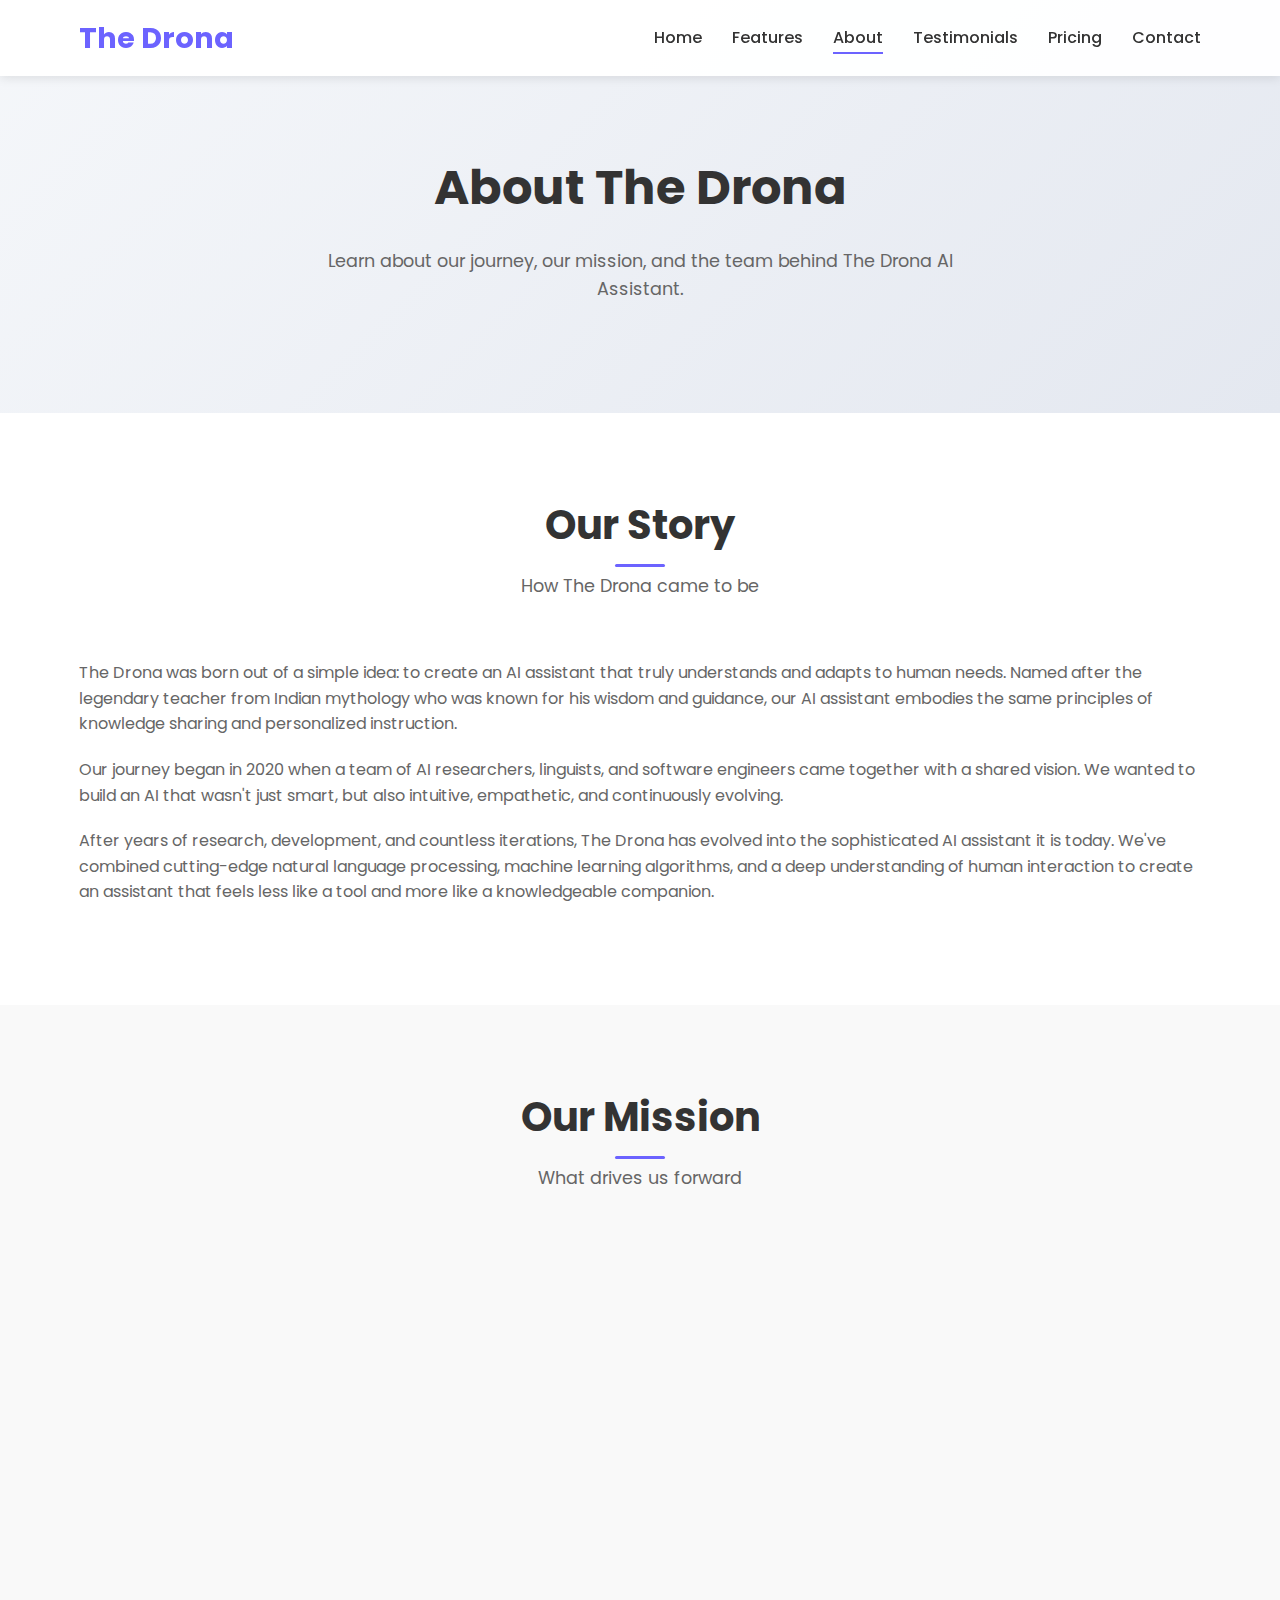
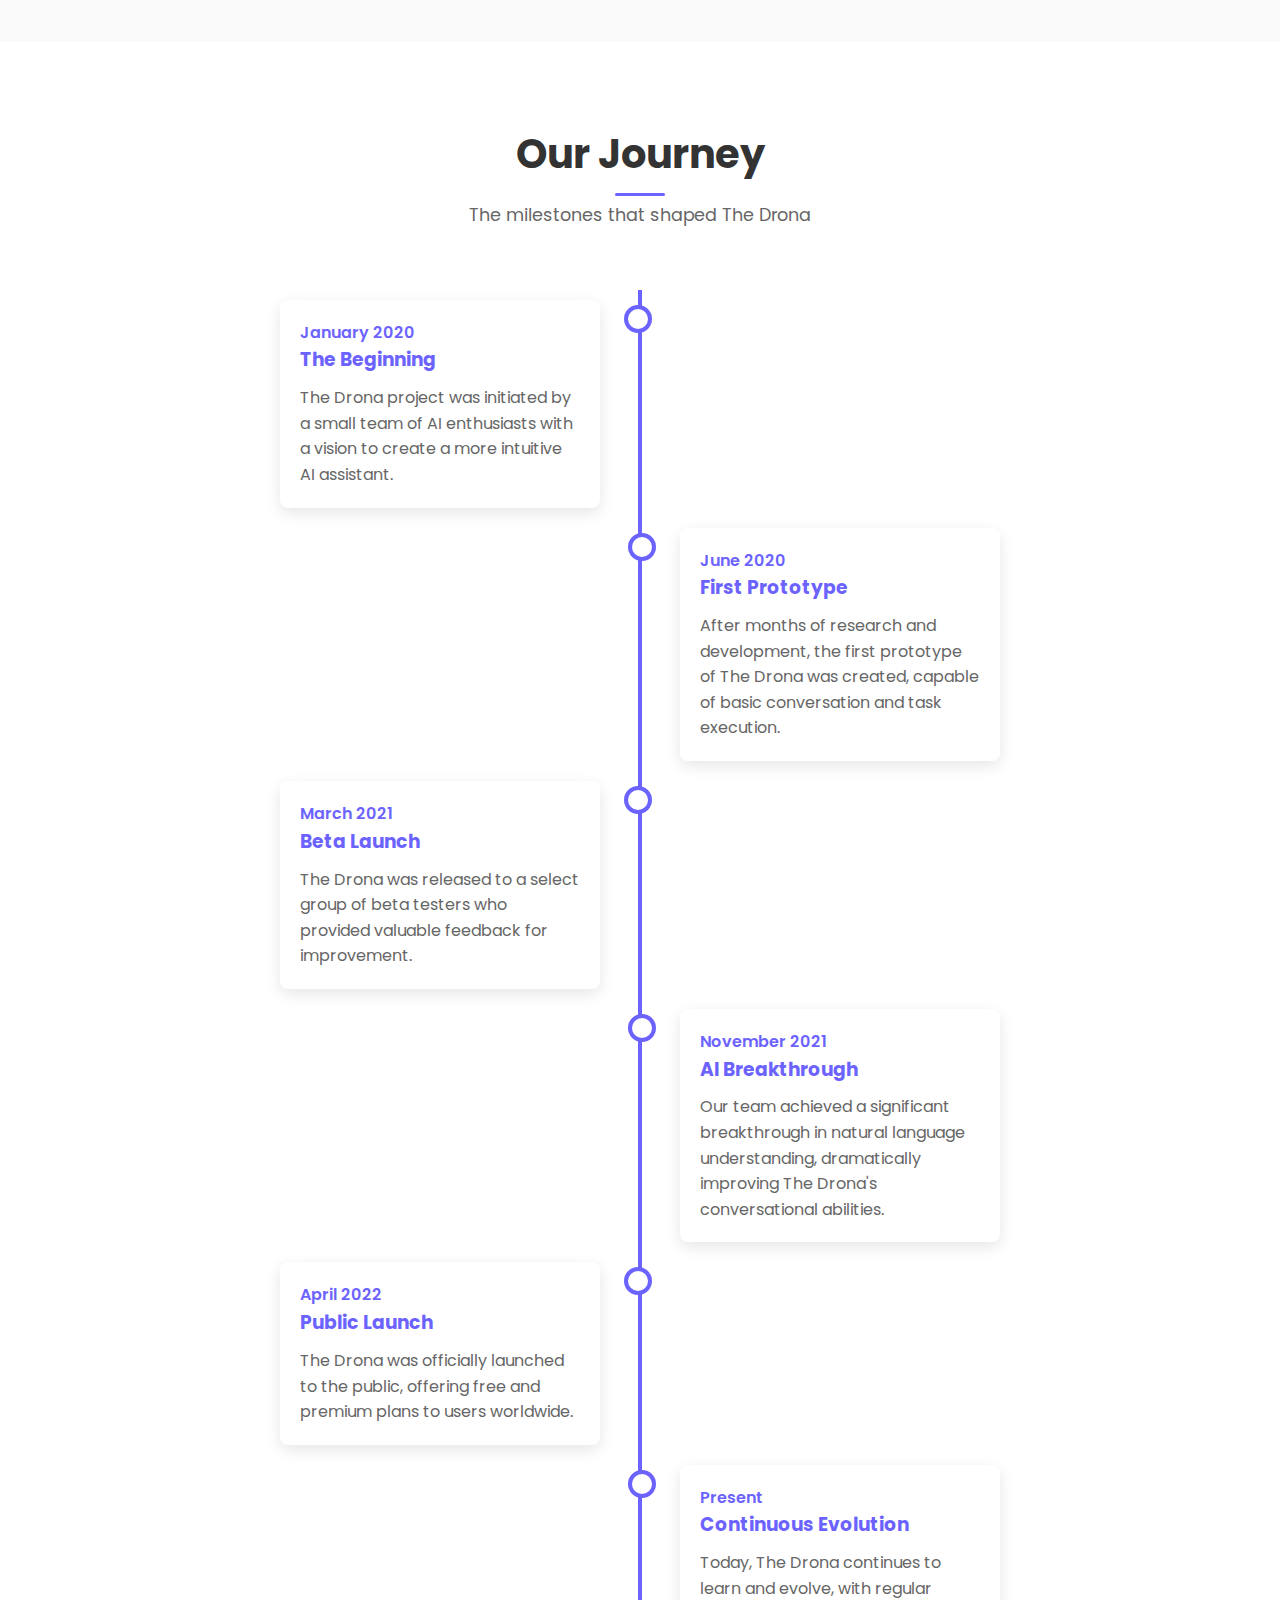
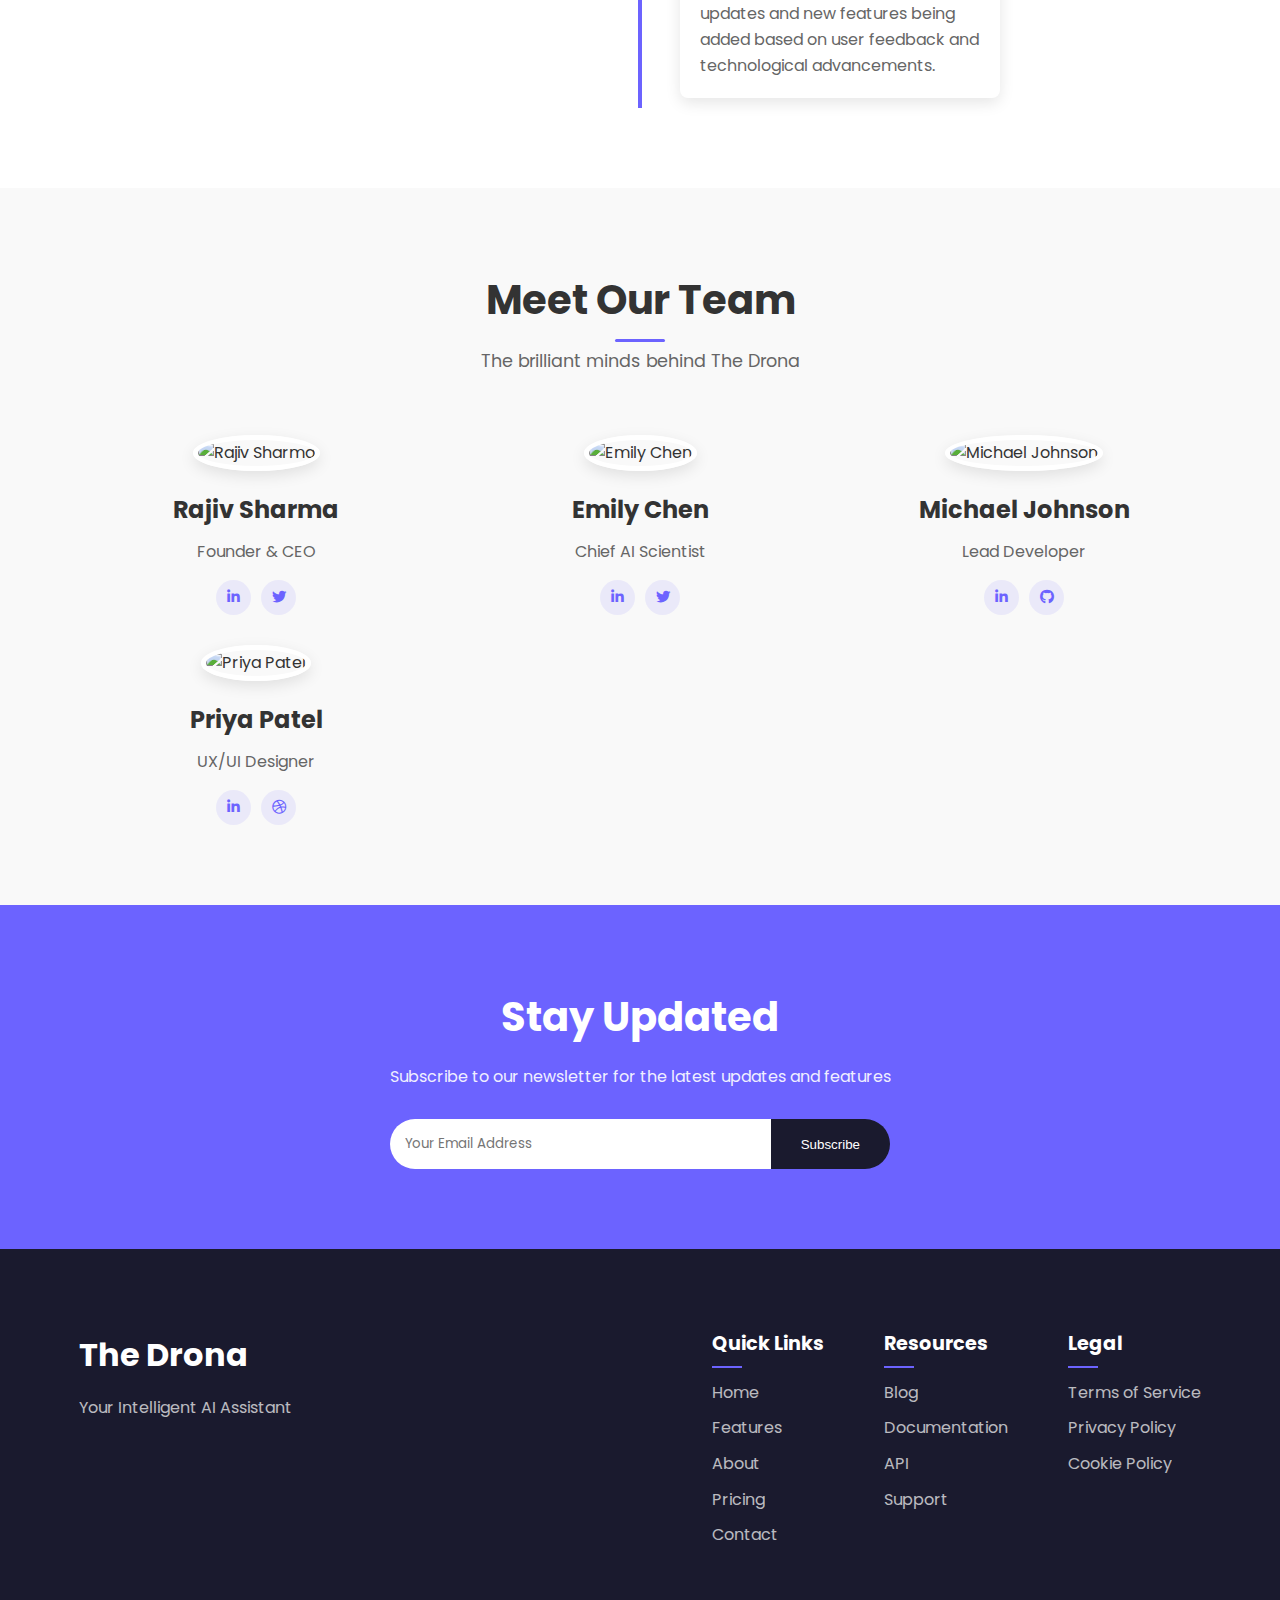
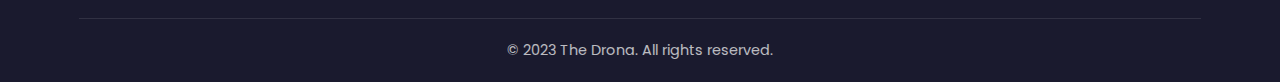
==== about.html @ 82c6a1f0 "con" ====
<!DOCTYPE html>
<html lang="en">
<head>
    <meta charset="UTF-8">
    <meta name="viewport" content="width=device-width, initial-scale=1.0">
    <title>About The Drona - Your Intelligent AI Assistant</title>
    <link rel="stylesheet" href="css/styles.css">
    <link rel="stylesheet" href="https://cdnjs.cloudflare.com/ajax/libs/font-awesome/6.4.0/css/all.min.css">
    <link rel="preconnect" href="https://fonts.googleapis.com">
    <link rel="preconnect" href="https://fonts.gstatic.com" crossorigin>
    <link href="https://fonts.googleapis.com/css2?family=Poppins:wght@300;400;500;600;700&display=swap" rel="stylesheet">
    <style>
        /* Additional styles specific to the About page */
        .about-hero {
            padding: 150px 0 80px;
            background: linear-gradient(135deg, #f5f7fa 0%, #e4e8f0 100%);
            text-align: center;
        }
        
        .about-hero h1 {
            font-size: 3rem;
            margin-bottom: 20px;
        }
        
        .about-hero p {
            max-width: 700px;
            margin: 0 auto 30px;
            color: var(--text-light);
            font-size: 1.1rem;
        }
        
        .about-section {
            padding: 80px 0;
        }
        
        .about-section:nth-child(even) {
            background-color: var(--bg-light);
        }
        
        .about-grid {
            display: grid;
            grid-template-columns: repeat(auto-fit, minmax(300px, 1fr));
            gap: 30px;
            margin-top: 50px;
        }
        
        .team-member {
            text-align: center;
        }
        
        .team-member img {
            width: 150px;
            height: 150px;
            border-radius: 50%;
            object-fit: cover;
            margin-bottom: 20px;
            border: 5px solid white;
            box-shadow: var(--box-shadow);
        }
        
        .team-member h3 {
            font-size: 1.5rem;
            margin-bottom: 10px;
        }
        
        .team-member p {
            color: var(--text-light);
            margin-bottom: 15px;
        }
        
        .social-links-small {
            display: flex;
            justify-content: center;
            gap: 10px;
        }
        
        .social-link-small {
            width: 35px;
            height: 35px;
            background-color: rgba(108, 99, 255, 0.1);
            border-radius: 50%;
            display: flex;
            align-items: center;
            justify-content: center;
            color: var(--primary-color);
            transition: var(--transition);
            font-size: 0.9rem;
        }
        
        .social-link-small:hover {
            background-color: var(--primary-color);
            color: white;
        }
        
        .timeline {
            position: relative;
            max-width: 800px;
            margin: 50px auto 0;
        }
        
        .timeline::after {
            content: '';
            position: absolute;
            width: 4px;
            background-color: var(--primary-color);
            top: 0;
            bottom: 0;
            left: 50%;
            margin-left: -2px;
        }
        
        .timeline-item {
            padding: 10px 40px;
            position: relative;
            width: 50%;
            box-sizing: border-box;
        }
        
        .timeline-item:nth-child(odd) {
            left: 0;
        }
        
        .timeline-item:nth-child(even) {
            left: 50%;
        }
        
        .timeline-item::after {
            content: '';
            position: absolute;
            width: 20px;
            height: 20px;
            background-color: white;
            border: 4px solid var(--primary-color);
            border-radius: 50%;
            top: 15px;
            z-index: 1;
        }
        
        .timeline-item:nth-child(odd)::after {
            right: -12px;
        }
        
        .timeline-item:nth-child(even)::after {
            left: -12px;
        }
        
        .timeline-content {
            padding: 20px;
            background-color: white;
            border-radius: var(--border-radius);
            box-shadow: var(--box-shadow);
        }
        
        .timeline-content h3 {
            margin-bottom: 10px;
            color: var(--primary-color);
        }
        
        .timeline-content p {
            color: var(--text-light);
        }
        
        .timeline-date {
            color: var(--primary-color);
            font-weight: 600;
        }
        
        @media screen and (max-width: 768px) {
            .timeline::after {
                left: 31px;
            }
            
            .timeline-item {
                width: 100%;
                padding-left: 70px;
                padding-right: 25px;
            }
            
            .timeline-item:nth-child(even) {
                left: 0;
            }
            
            .timeline-item::after {
                left: 20px;
            }
            
            .timeline-item:nth-child(odd)::after {
                right: auto;
            }
        }
    </style>
</head>
<body>
    <!-- Header Section -->
    <header>
        <div class="container">
            <div class="logo">
                <h1>The Drona</h1>
            </div>
            <nav>
                <ul>
                    <li><a href="index.html">Home</a></li>
                    <li><a href="index.html#features">Features</a></li>
                    <li><a href="about.html" class="active">About</a></li>
                    <li><a href="index.html#testimonials">Testimonials</a></li>
                    <li><a href="pricing.html">Pricing</a></li>
                    <li><a href="contact.html">Contact</a></li>
                </ul>
            </nav>
            <div class="mobile-menu-btn">
                <i class="fas fa-bars"></i>
            </div>
        </div>
    </header>

    <!-- About Hero Section -->
    <section class="about-hero">
        <div class="container">
            <h1>About The Drona</h1>
            <p>Learn about our journey, our mission, and the team behind The Drona AI Assistant.</p>
        </div>
    </section>

    <!-- Our Story Section -->
    <section class="about-section">
        <div class="container">
            <div class="section-header">
                <h2>Our Story</h2>
                <p>How The Drona came to be</p>
            </div>
            <div class="about-content">
                <div class="about-text">
                    <p>The Drona was born out of a simple idea: to create an AI assistant that truly understands and adapts to human needs. Named after the legendary teacher from Indian mythology who was known for his wisdom and guidance, our AI assistant embodies the same principles of knowledge sharing and personalized instruction.</p>
                    <p>Our journey began in 2020 when a team of AI researchers, linguists, and software engineers came together with a shared vision. We wanted to build an AI that wasn't just smart, but also intuitive, empathetic, and continuously evolving.</p>
                    <p>After years of research, development, and countless iterations, The Drona has evolved into the sophisticated AI assistant it is today. We've combined cutting-edge natural language processing, machine learning algorithms, and a deep understanding of human interaction to create an assistant that feels less like a tool and more like a knowledgeable companion.</p>
                </div>
            </div>
        </div>
    </section>

    <!-- Our Mission Section -->
    <section class="about-section">
        <div class="container">
            <div class="section-header">
                <h2>Our Mission</h2>
                <p>What drives us forward</p>
            </div>
            <div class="about-content">
                <div class="about-text">
                    <p>At The Drona, our mission is to democratize access to AI technology and make it useful for everyone, regardless of their technical expertise. We believe that AI should be a tool for empowerment, enabling people to accomplish more, learn faster, and connect more meaningfully.</p>
                    <p>We are committed to:</p>
                    <ul style="list-style-type: disc; margin-left: 20px; margin-bottom: 20px;">
                        <li>Creating AI that is accessible and intuitive for all users</li>
                        <li>Maintaining the highest standards of privacy and data security</li>
                        <li>Continuously improving and evolving our technology</li>
                        <li>Building AI that complements human capabilities rather than replacing them</li>
                        <li>Fostering a community of users who help shape the future of The Drona</li>
                    </ul>
                    <p>As we continue to grow and evolve, these principles remain at the core of everything we do.</p>
                </div>
            </div>
        </div>
    </section>

    <!-- Our Journey Section -->
    <section class="about-section">
        <div class="container">
            <div class="section-header">
                <h2>Our Journey</h2>
                <p>The milestones that shaped The Drona</p>
            </div>
            <div class="timeline">
                <div class="timeline-item">
                    <div class="timeline-content">
                        <span class="timeline-date">January 2020</span>
                        <h3>The Beginning</h3>
                        <p>The Drona project was initiated by a small team of AI enthusiasts with a vision to create a more intuitive AI assistant.</p>
                    </div>
                </div>
                <div class="timeline-item">
                    <div class="timeline-content">
                        <span class="timeline-date">June 2020</span>
                        <h3>First Prototype</h3>
                        <p>After months of research and development, the first prototype of The Drona was created, capable of basic conversation and task execution.</p>
                    </div>
                </div>
                <div class="timeline-item">
                    <div class="timeline-content">
                        <span class="timeline-date">March 2021</span>
                        <h3>Beta Launch</h3>
                        <p>The Drona was released to a select group of beta testers who provided valuable feedback for improvement.</p>
                    </div>
                </div>
                <div class="timeline-item">
                    <div class="timeline-content">
                        <span class="timeline-date">November 2021</span>
                        <h3>AI Breakthrough</h3>
                        <p>Our team achieved a significant breakthrough in natural language understanding, dramatically improving The Drona's conversational abilities.</p>
                    </div>
                </div>
                <div class="timeline-item">
                    <div class="timeline-content">
                        <span class="timeline-date">April 2022</span>
                        <h3>Public Launch</h3>
                        <p>The Drona was officially launched to the public, offering free and premium plans to users worldwide.</p>
                    </div>
                </div>
                <div class="timeline-item">
                    <div class="timeline-content">
                        <span class="timeline-date">Present</span>
                        <h3>Continuous Evolution</h3>
                        <p>Today, The Drona continues to learn and evolve, with regular updates and new features being added based on user feedback and technological advancements.</p>
                    </div>
                </div>
            </div>
        </div>
    </section>

    <!-- Our Team Section -->
    <section class="about-section">
        <div class="container">
            <div class="section-header">
                <h2>Meet Our Team</h2>
                <p>The brilliant minds behind The Drona</p>
            </div>
            <div class="about-grid">
                <div class="team-member">
                    <img src="images/team-1.jpg" alt="Rajiv Sharma">
                    <h3>Rajiv Sharma</h3>
                    <p>Founder & CEO</p>
                    <div class="social-links-small">
                        <a href="#" class="social-link-small"><i class="fab fa-linkedin-in"></i></a>
                        <a href="#" class="social-link-small"><i class="fab fa-twitter"></i></a>
                    </div>
                </div>
                <div class="team-member">
                    <img src="images/team-2.jpg" alt="Emily Chen">
                    <h3>Emily Chen</h3>
                    <p>Chief AI Scientist</p>
                    <div class="social-links-small">
                        <a href="#" class="social-link-small"><i class="fab fa-linkedin-in"></i></a>
                        <a href="#" class="social-link-small"><i class="fab fa-twitter"></i></a>
                    </div>
                </div>
                <div class="team-member">
                    <img src="images/team-3.jpg" alt="Michael Johnson">
                    <h3>Michael Johnson</h3>
                    <p>Lead Developer</p>
                    <div class="social-links-small">
                        <a href="#" class="social-link-small"><i class="fab fa-linkedin-in"></i></a>
                        <a href="#" class="social-link-small"><i class="fab fa-github"></i></a>
                    </div>
                </div>
                <div class="team-member">
                    <img src="images/team-4.jpg" alt="Priya Patel">
                    <h3>Priya Patel</h3>
                    <p>UX/UI Designer</p>
                    <div class="social-links-small">
                        <a href="#" class="social-link-small"><i class="fab fa-linkedin-in"></i></a>
                        <a href="#" class="social-link-small"><i class="fab fa-dribbble"></i></a>
                    </div>
                </div>
            </div>
        </div>
    </section>

    <!-- Newsletter Section -->
    <section class="newsletter">
        <div class="container">
            <div class="newsletter-content">
                <h2>Stay Updated</h2>
                <p>Subscribe to our newsletter for the latest updates and features</p>
                <form class="newsletter-form">
                    <input type="email" placeholder="Your Email Address" required>
                    <button type="submit" class="btn btn-primary">Subscribe</button>
                </form>
            </div>
        </div>
    </section>

    <!-- Footer -->
    <footer>
        <div class="container">
            <div class="footer-content">
                <div class="footer-logo">
                    <h2>The Drona</h2>
                    <p>Your Intelligent AI Assistant</p>
                </div>
                <div class="footer-links">
                    <div class="footer-column">
                        <h3>Quick Links</h3>
                        <ul>
                            <li><a href="index.html">Home</a></li>
                            <li><a href="index.html#features">Features</a></li>
                            <li><a href="about.html">About</a></li>
                            <li><a href="pricing.html">Pricing</a></li>
                            <li><a href="contact.html">Contact</a></li>
                        </ul>
                    </div>
                    <div class="footer-column">
                        <h3>Resources</h3>
                        <ul>
                            <li><a href="#">Blog</a></li>
                            <li><a href="#">Documentation</a></li>
                            <li><a href="#">API</a></li>
                            <li><a href="#">Support</a></li>
                        </ul>
                    </div>
                    <div class="footer-column">
                        <h3>Legal</h3>
                        <ul>
                            <li><a href="#">Terms of Service</a></li>
                            <li><a href="#">Privacy Policy</a></li>
                            <li><a href="#">Cookie Policy</a></li>
                        </ul>
                    </div>
                </div>
            </div>
            <div class="footer-bottom">
                <p>&copy; 2023 The Drona. All rights reserved.</p>
            </div>
        </div>
    </footer>

    <script src="js/script.js"></script>
</body>
</html>
---- css/styles.css ----
/* Global Styles */
:root {
    --primary-color: #6c63ff;
    --secondary-color: #4a45b1;
    --accent-color: #ff6584;
    --text-color: #333;
    --text-light: #666;
    --bg-color: #fff;
    --bg-light: #f9f9f9;
    --bg-dark: #1a1a2e;
    --border-color: #e1e1e1;
    --border-radius: 8px;
    --box-shadow: 0 5px 15px rgba(0, 0, 0, 0.1);
    --transition: all 0.3s ease;
}

* {
    margin: 0;
    padding: 0;
    box-sizing: border-box;
}

html {
    scroll-behavior: smooth;
}

body {
    font-family: 'Poppins', sans-serif;
    color: var(--text-color);
    line-height: 1.6;
    overflow-x: hidden;
}

a {
    text-decoration: none;
    color: inherit;
    transition: var(--transition);
}

ul {
    list-style: none;
}

img {
    max-width: 100%;
    height: auto;
}

.container {
    width: 90%;
    max-width: 1200px;
    margin: 0 auto;
    padding: 0 15px;
}

.section-header {
    text-align: center;
    margin-bottom: 60px;
}

.section-header h2 {
    font-size: 2.5rem;
    margin-bottom: 15px;
    color: var(--text-color);
    position: relative;
    display: inline-block;
}

.section-header h2::after {
    content: '';
    position: absolute;
    bottom: -10px;
    left: 50%;
    transform: translateX(-50%);
    width: 50px;
    height: 3px;
    background-color: var(--primary-color);
    border-radius: 5px;
}

.section-header p {
    color: var(--text-light);
    font-size: 1.1rem;
    max-width: 600px;
    margin: 0 auto;
}

.btn {
    display: inline-block;
    padding: 12px 30px;
    border-radius: 50px;
    font-weight: 500;
    text-align: center;
    cursor: pointer;
    transition: var(--transition);
    border: none;
    outline: none;
}

.btn-primary {
    background-color: var(--primary-color);
    color: white;
}

.btn-primary:hover {
    background-color: var(--secondary-color);
    transform: translateY(-3px);
    box-shadow: 0 10px 20px rgba(0, 0, 0, 0.1);
}

.btn-secondary {
    background-color: transparent;
    color: var(--primary-color);
    border: 2px solid var(--primary-color);
}

.btn-secondary:hover {
    background-color: var(--primary-color);
    color: white;
    transform: translateY(-3px);
    box-shadow: 0 10px 20px rgba(0, 0, 0, 0.1);
}

.btn-outline {
    background-color: transparent;
    color: var(--primary-color);
    border: 2px solid var(--primary-color);
}

.btn-outline:hover {
    background-color: var(--primary-color);
    color: white;
}

/* Header Styles */
header {
    position: fixed;
    top: 0;
    left: 0;
    width: 100%;
    background-color: rgba(255, 255, 255, 0.95);
    box-shadow: 0 2px 10px rgba(0, 0, 0, 0.1);
    z-index: 1000;
    padding: 15px 0;
    transition: var(--transition);
}

header .container {
    display: flex;
    justify-content: space-between;
    align-items: center;
}

.logo h1 {
    font-size: 1.8rem;
    color: var(--primary-color);
    font-weight: 700;
}

nav ul {
    display: flex;
}

nav ul li {
    margin-left: 30px;
}

nav ul li a {
    font-weight: 500;
    position: relative;
    padding: 5px 0;
}

nav ul li a::after {
    content: '';
    position: absolute;
    bottom: 0;
    left: 0;
    width: 0;
    height: 2px;
    background-color: var(--primary-color);
    transition: var(--transition);
}

nav ul li a:hover::after,
nav ul li a.active::after {
    width: 100%;
}

.mobile-menu-btn {
    display: none;
    font-size: 1.5rem;
    cursor: pointer;
    color: var(--primary-color);
}

/* Hero Section */
.hero {
    padding: 150px 0 100px;
    background: linear-gradient(135deg, #f5f7fa 0%, #e4e8f0 100%);
    position: relative;
    overflow: hidden;
}

.hero::before {
    content: '';
    position: absolute;
    top: 0;
    left: 0;
    width: 100%;
    height: 100%;
    background-image: url('../images/pattern.svg');
    background-size: cover;
    opacity: 0.1;
}

.hero .container {
    display: flex;
    align-items: center;
    justify-content: space-between;
    position: relative;
    z-index: 1;
}

.hero-content {
    flex: 1;
    max-width: 600px;
}

.hero-content h1 {
    font-size: 3.5rem;
    margin-bottom: 10px;
    color: var(--text-color);
    line-height: 1.2;
}

.hero-content h2 {
    font-size: 2rem;
    margin-bottom: 20px;
    color: var(--primary-color);
}

.hero-content p {
    font-size: 1.1rem;
    margin-bottom: 30px;
    color: var(--text-light);
}

.cta-buttons {
    display: flex;
    gap: 15px;
}

.hero-image {
    flex: 1;
    display: flex;
    justify-content: flex-end;
    animation: float 6s ease-in-out infinite;
}

@keyframes float {
    0% {
        transform: translateY(0px);
    }
    50% {
        transform: translateY(-20px);
    }
    100% {
        transform: translateY(0px);
    }
}

/* Features Section */
.features {
    padding: 100px 0;
    background-color: var(--bg-light);
}

.features-grid {
    display: grid;
    grid-template-columns: repeat(auto-fit, minmax(300px, 1fr));
    gap: 30px;
}

.feature-card {
    background-color: var(--bg-color);
    border-radius: var(--border-radius);
    padding: 30px;
    box-shadow: var(--box-shadow);
    transition: var(--transition);
    text-align: center;
}

.feature-card:hover {
    transform: translateY(-10px);
    box-shadow: 0 15px 30px rgba(0, 0, 0, 0.15);
}

.feature-icon {
    width: 70px;
    height: 70px;
    background-color: rgba(108, 99, 255, 0.1);
    border-radius: 50%;
    display: flex;
    align-items: center;
    justify-content: center;
    margin: 0 auto 20px;
}

.feature-icon i {
    font-size: 30px;
    color: var(--primary-color);
}

.feature-card h3 {
    font-size: 1.5rem;
    margin-bottom: 15px;
}

.feature-card p {
    color: var(--text-light);
}

/* About Section */
.about {
    padding: 100px 0;
}

.about-content {
    display: flex;
    align-items: center;
    gap: 50px;
}

.about-text {
    flex: 1;
}

.about-text h2 {
    font-size: 2.5rem;
    margin-bottom: 20px;
}

.about-text p {
    margin-bottom: 20px;
    color: var(--text-light);
}

.about-image {
    flex: 1;
    display: flex;
    justify-content: center;
}

/* Demo Section */
.demo {
    padding: 100px 0;
    background-color: var(--bg-light);
}

.chat-container {
    max-width: 800px;
    margin: 0 auto;
    background-color: var(--bg-color);
    border-radius: var(--border-radius);
    box-shadow: var(--box-shadow);
    overflow: hidden;
}

.chat-header {
    display: flex;
    align-items: center;
    padding: 15px 20px;
    background-color: var(--primary-color);
    color: white;
}

.chat-avatar {
    width: 40px;
    height: 40px;
    border-radius: 50%;
    overflow: hidden;
    margin-right: 15px;
    background-color: white;
}

.chat-title h3 {
    font-size: 1.2rem;
    margin-bottom: 5px;
}

.status {
    font-size: 0.8rem;
    display: flex;
    align-items: center;
}

.status::before {
    content: '';
    display: inline-block;
    width: 8px;
    height: 8px;
    border-radius: 50%;
    margin-right: 5px;
}

.status.online::before {
    background-color: #2ecc71;
}

.chat-messages {
    height: 350px;
    padding: 20px;
    overflow-y: auto;
    background-color: #f5f7fa;
}

.message {
    display: flex;
    flex-direction: column;
    max-width: 80%;
    margin-bottom: 20px;
}

.message.bot {
    align-items: flex-start;
}

.message.user {
    align-items: flex-end;
    margin-left: auto;
}

.message-content {
    padding: 12px 15px;
    border-radius: 18px;
    box-shadow: 0 1px 2px rgba(0, 0, 0, 0.1);
}

.message.bot .message-content {
    background-color: white;
    border-bottom-left-radius: 5px;
}

.message.user .message-content {
    background-color: var(--primary-color);
    color: white;
    border-bottom-right-radius: 5px;
}

.message-time {
    font-size: 0.7rem;
    color: var(--text-light);
    margin-top: 5px;
}

.chat-input {
    display: flex;
    padding: 15px;
    border-top: 1px solid var(--border-color);
}

.chat-input input {
    flex: 1;
    padding: 12px 15px;
    border: 1px solid var(--border-color);
    border-radius: 30px;
    outline: none;
    font-family: inherit;
}

.chat-input button {
    width: 45px;
    height: 45px;
    border-radius: 50%;
    background-color: var(--primary-color);
    color: white;
    border: none;
    margin-left: 10px;
    cursor: pointer;
    transition: var(--transition);
}

.chat-input button:hover {
    background-color: var(--secondary-color);
}

/* Testimonials Section */
.testimonials {
    padding: 100px 0;
}

.testimonial-slider {
    display: flex;
    gap: 30px;
    overflow-x: hidden;
}

.testimonial-card {
    background-color: var(--bg-color);
    border-radius: var(--border-radius);
    padding: 30px;
    box-shadow: var(--box-shadow);
    flex: 0 0 calc(33.333% - 20px);
    transition: var(--transition);
}

.testimonial-content {
    margin-bottom: 20px;
}

.testimonial-content p {
    font-style: italic;
    color: var(--text-light);
    line-height: 1.8;
}

.testimonial-author {
    display: flex;
    align-items: center;
}

.testimonial-author img {
    width: 50px;
    height: 50px;
    border-radius: 50%;
    object-fit: cover;
    margin-right: 15px;
}

.author-info h4 {
    font-size: 1.1rem;
    margin-bottom: 5px;
}

.author-info p {
    font-size: 0.9rem;
    color: var(--text-light);
}

.testimonial-dots {
    display: flex;
    justify-content: center;
    margin-top: 30px;
}

.dot {
    width: 12px;
    height: 12px;
    border-radius: 50%;
    background-color: #ddd;
    margin: 0 5px;
    cursor: pointer;
    transition: var(--transition);
}

.dot.active {
    background-color: var(--primary-color);
}

/* Pricing Section */
.pricing {
    padding: 100px 0;
    background-color: var(--bg-light);
}

.pricing-cards {
    display: flex;
    justify-content: center;
    gap: 30px;
    flex-wrap: wrap;
}

.pricing-card {
    background-color: var(--bg-color);
    border-radius: var(--border-radius);
    box-shadow: var(--box-shadow);
    padding: 40px 30px;
    flex: 1;
    max-width: 350px;
    transition: var(--transition);
    position: relative;
    overflow: hidden;
}

.pricing-card:hover {
    transform: translateY(-10px);
    box-shadow: 0 15px 30px rgba(0, 0, 0, 0.15);
}

.pricing-card.popular {
    border: 2px solid var(--primary-color);
    transform: scale(1.05);
}

.popular-tag {
    position: absolute;
    top: 20px;
    right: -30px;
    background-color: var(--primary-color);
    color: white;
    padding: 5px 30px;
    transform: rotate(45deg);
    font-size: 0.8rem;
    font-weight: 500;
}

.pricing-header {
    text-align: center;
    margin-bottom: 30px;
}

.pricing-header h3 {
    font-size: 1.8rem;
    margin-bottom: 15px;
}

.price {
    font-size: 3rem;
    font-weight: 700;
    color: var(--primary-color);
    display: flex;
    justify-content: center;
    align-items: baseline;
}

.currency {
    font-size: 1.5rem;
    margin-right: 5px;
}

.period {
    font-size: 1rem;
    color: var(--text-light);
    font-weight: 400;
}

.pricing-features {
    margin-bottom: 30px;
}

.pricing-features ul li {
    padding: 10px 0;
    display: flex;
    align-items: center;
}

.pricing-features ul li i {
    margin-right: 10px;
    color: var(--primary-color);
}

.pricing-features ul li.disabled {
    color: #aaa;
}

.pricing-features ul li.disabled i {
    color: #ddd;
}

.pricing-cta {
    text-align: center;
}

/* Contact Section */
.contact {
    padding: 100px 0;
}

.contact-container {
    display: flex;
    gap: 50px;
}

.contact-info {
    flex: 1;
}

.info-item {
    display: flex;
    margin-bottom: 30px;
}

.info-icon {
    width: 50px;
    height: 50px;
    background-color: rgba(108, 99, 255, 0.1);
    border-radius: 50%;
    display: flex;
    align-items: center;
    justify-content: center;
    margin-right: 20px;
}

.info-icon i {
    font-size: 20px;
    color: var(--primary-color);
}

.info-content h3 {
    font-size: 1.2rem;
    margin-bottom: 5px;
}

.info-content p {
    color: var(--text-light);
}

.social-links {
    display: flex;
    gap: 15px;
    margin-top: 30px;
}

.social-link {
    width: 40px;
    height: 40px;
    background-color: rgba(108, 99, 255, 0.1);
    border-radius: 50%;
    display: flex;
    align-items: center;
    justify-content: center;
    color: var(--primary-color);
    transition: var(--transition);
}

.social-link:hover {
    background-color: var(--primary-color);
    color: white;
    transform: translateY(-3px);
}

.contact-form {
    flex: 1;
}

.form-group {
    margin-bottom: 20px;
}

.form-group input,
.form-group textarea {
    width: 100%;
    padding: 12px 15px;
    border: 1px solid var(--border-color);
    border-radius: var(--border-radius);
    font-family: inherit;
    outline: none;
    transition: var(--transition);
}

.form-group input:focus,
.form-group textarea:focus {
    border-color: var(--primary-color);
    box-shadow: 0 0 0 3px rgba(108, 99, 255, 0.1);
}

.form-group textarea {
    height: 150px;
    resize: none;
}

/* Newsletter Section */
.newsletter {
    padding: 80px 0;
    background-color: var(--primary-color);
    color: white;
}

.newsletter-content {
    text-align: center;
    max-width: 700px;
    margin: 0 auto;
}

.newsletter-content h2 {
    font-size: 2.5rem;
    margin-bottom: 15px;
}

.newsletter-content p {
    margin-bottom: 30px;
    opacity: 0.9;
}

.newsletter-form {
    display: flex;
    max-width: 500px;
    margin: 0 auto;
}

.newsletter-form input {
    flex: 1;
    padding: 15px;
    border: none;
    border-radius: 50px 0 0 50px;
    outline: none;
    font-family: inherit;
}

.newsletter-form button {
    padding: 0 30px;
    border-radius: 0 50px 50px 0;
    background-color: var(--bg-dark);
    color: white;
    border: none;
    cursor: pointer;
    transition: var(--transition);
}

.newsletter-form button:hover {
    background-color: #000;
}

/* Footer */
footer {
    background-color: var(--bg-dark);
    color: white;
    padding: 80px 0 20px;
}

.footer-content {
    display: flex;
    justify-content: space-between;
    flex-wrap: wrap;
    gap: 40px;
    margin-bottom: 60px;
}

.footer-logo h2 {
    font-size: 2rem;
    margin-bottom: 15px;
    color: white;
}

.footer-logo p {
    opacity: 0.7;
}

.footer-links {
    display: flex;
    gap: 60px;
}

.footer-column h3 {
    font-size: 1.2rem;
    margin-bottom: 20px;
    position: relative;
}

.footer-column h3::after {
    content: '';
    position: absolute;
    bottom: -8px;
    left: 0;
    width: 30px;
    height: 2px;
    background-color: var(--primary-color);
}

.footer-column ul li {
    margin-bottom: 10px;
}

.footer-column ul li a {
    opacity: 0.7;
    transition: var(--transition);
}

.footer-column ul li a:hover {
    opacity: 1;
    color: var(--primary-color);
}

.footer-bottom {
    text-align: center;
    padding-top: 20px;
    border-top: 1px solid rgba(255, 255, 255, 0.1);
}

.footer-bottom p {
    opacity: 0.7;
    font-size: 0.9rem;
}

/* Responsive Styles */
@media screen and (max-width: 1024px) {
    .hero-content h1 {
        font-size: 3rem;
    }
    
    .hero-content h2 {
        font-size: 1.8rem;
    }
    
    .pricing-cards {
        flex-direction: column;
        align-items: center;
    }
    
    .pricing-card {
        width: 100%;
        max-width: 400px;
    }
    
    .pricing-card.popular {
        transform: scale(1);
    }
}

@media screen and (max-width: 768px) {
    .mobile-menu-btn {
        display: block;
    }
    
    nav {
        position: fixed;
        top: 70px;
        left: -100%;
        width: 100%;
        height: calc(100vh - 70px);
        background-color: var(--bg-color);
        transition: var(--transition);
        z-index: 999;
    }
    
    nav.active {
        left: 0;
    }
    
    nav ul {
        flex-direction: column;
        align-items: center;
        padding: 40px 0;
    }
    
    nav ul li {
        margin: 15px 0;
    }
    
    .hero .container {
        flex-direction: column;
        text-align: center;
    }
    
    .hero-content {
        margin-bottom: 50px;
    }
    
    .cta-buttons {
        justify-content: center;
    }
    
    .about-content {
        flex-direction: column;
    }
    
    .about-text {
        order: 2;
        text-align: center;
    }
    
    .about-image {
        order: 1;
        margin-bottom: 30px;
    }
    
    .testimonial-slider {
        flex-direction: column;
    }
    
    .testimonial-card {
        flex: 0 0 100%;
    }
    
    .contact-container {
        flex-direction: column;
    }
    
    .footer-content {
        flex-direction: column;
        gap: 30px;
    }
    
    .footer-links {
        flex-direction: column;
        gap: 30px;
    }
}

@media screen and (max-width: 480px) {
    .hero-content h1 {
        font-size: 2.5rem;
    }
    
    .hero-content h2 {
        font-size: 1.5rem;
    }
    
    .section-header h2 {
        font-size: 2rem;
    }
    
    .cta-buttons {
        flex-direction: column;
        gap: 15px;
    }
    
    .newsletter-form {
        flex-direction: column;
    }
    
    .newsletter-form input {
        border-radius: var(--border-radius);
        margin-bottom: 15px;
    }
    
    .newsletter-form button {
        border-radius: var(--border-radius);
        width: 100%;
        padding: 15px;
    }
}
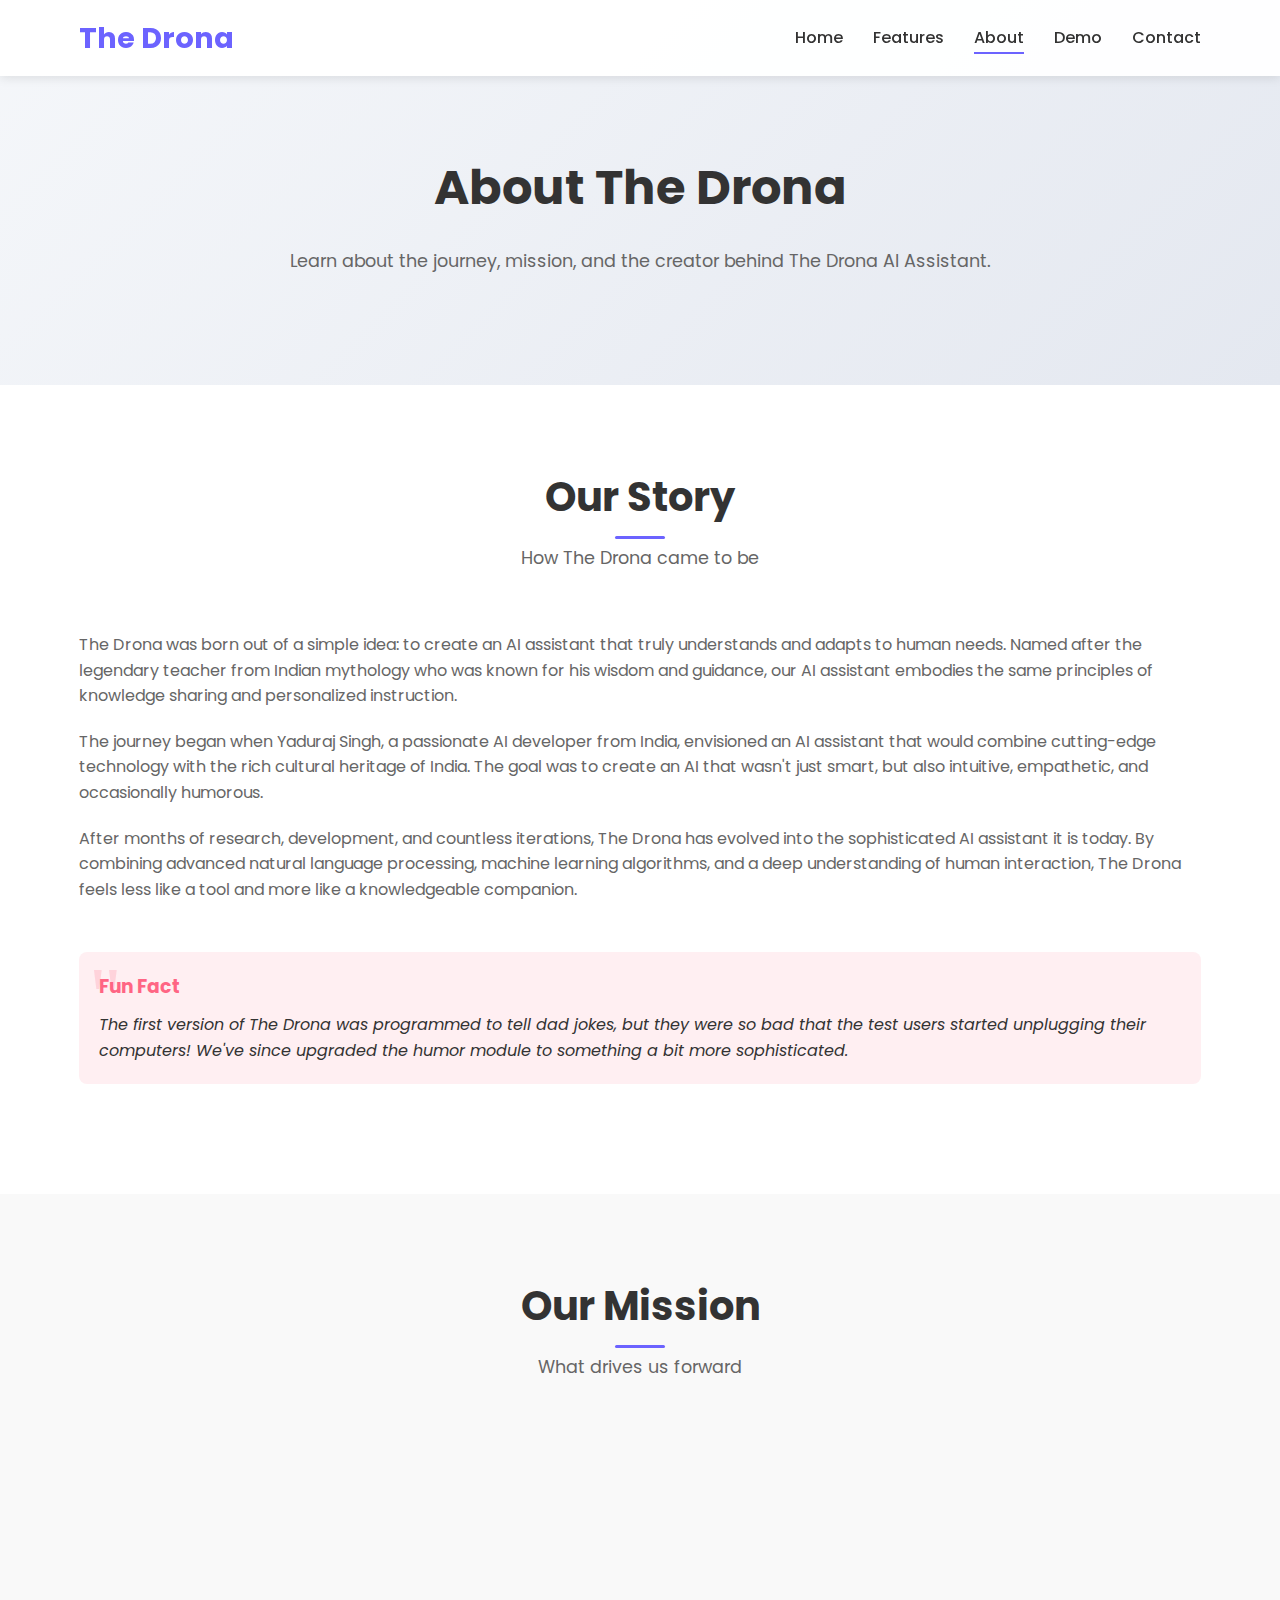
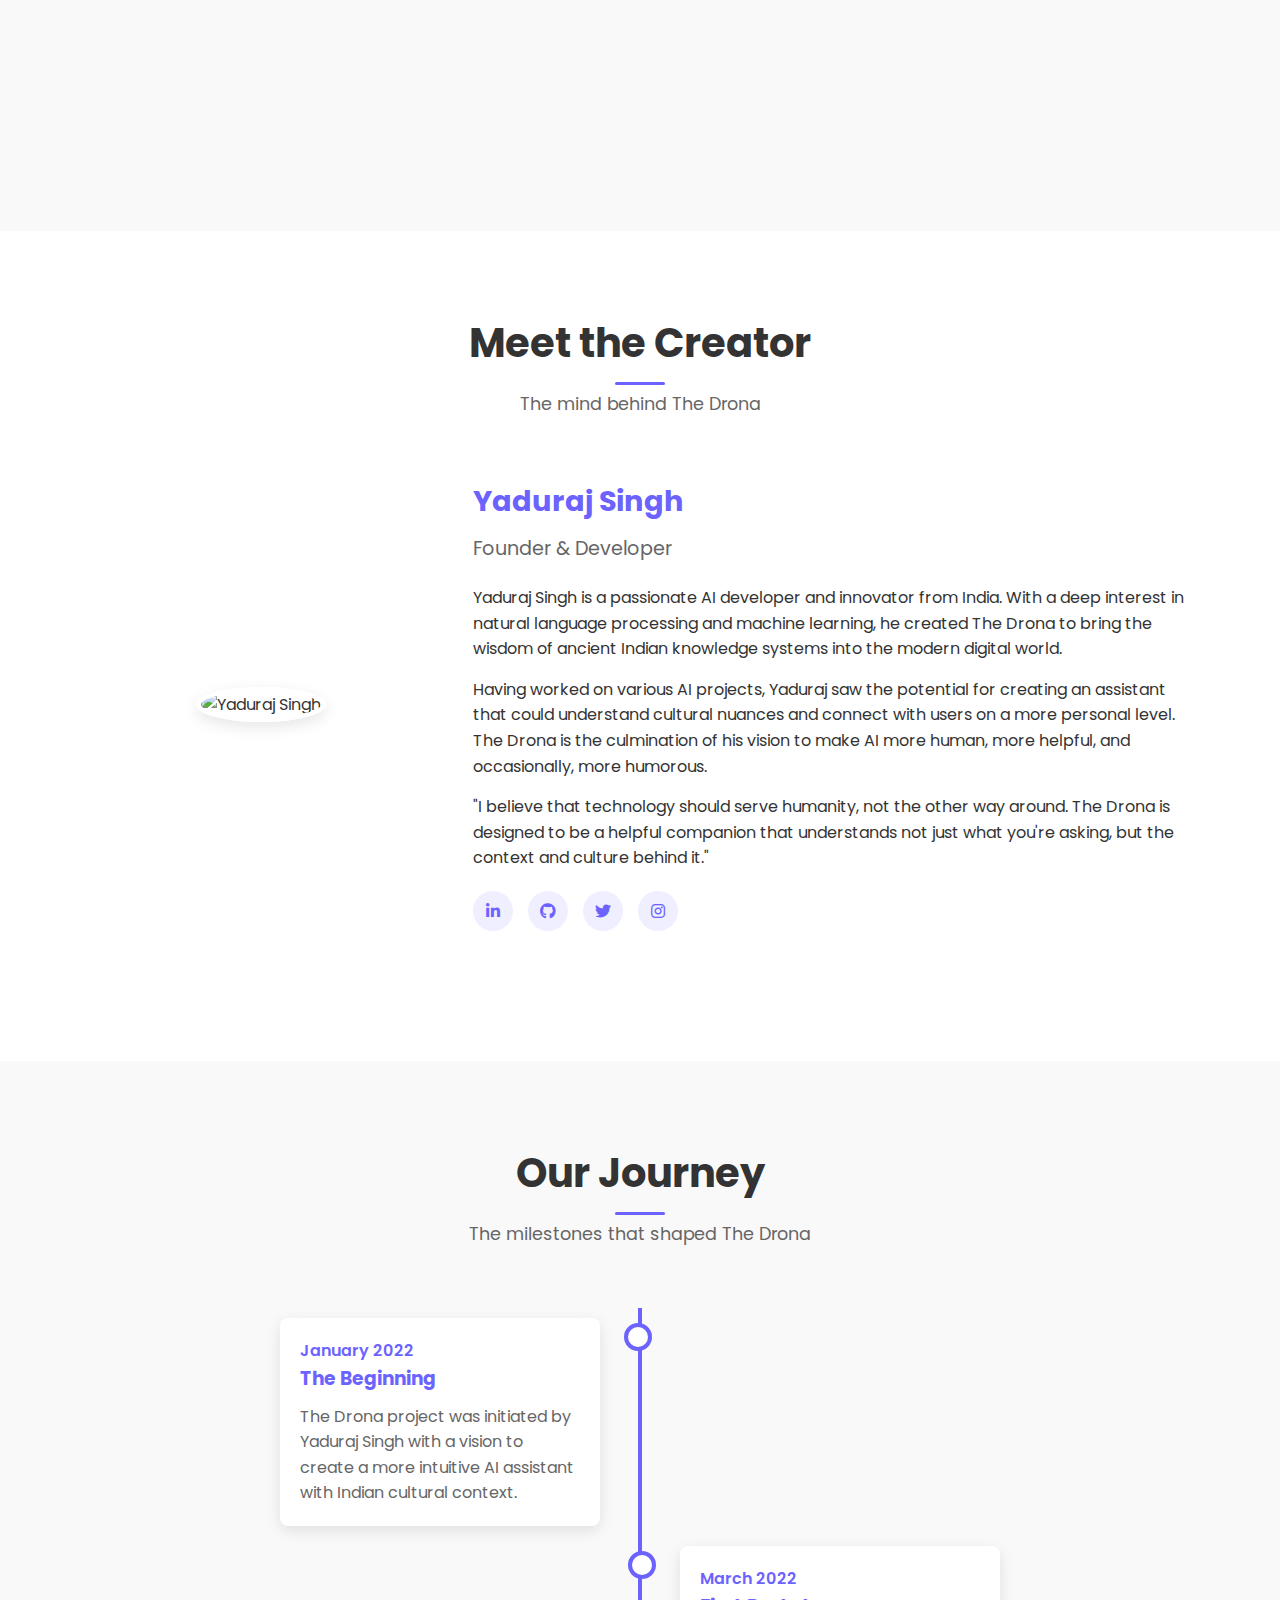
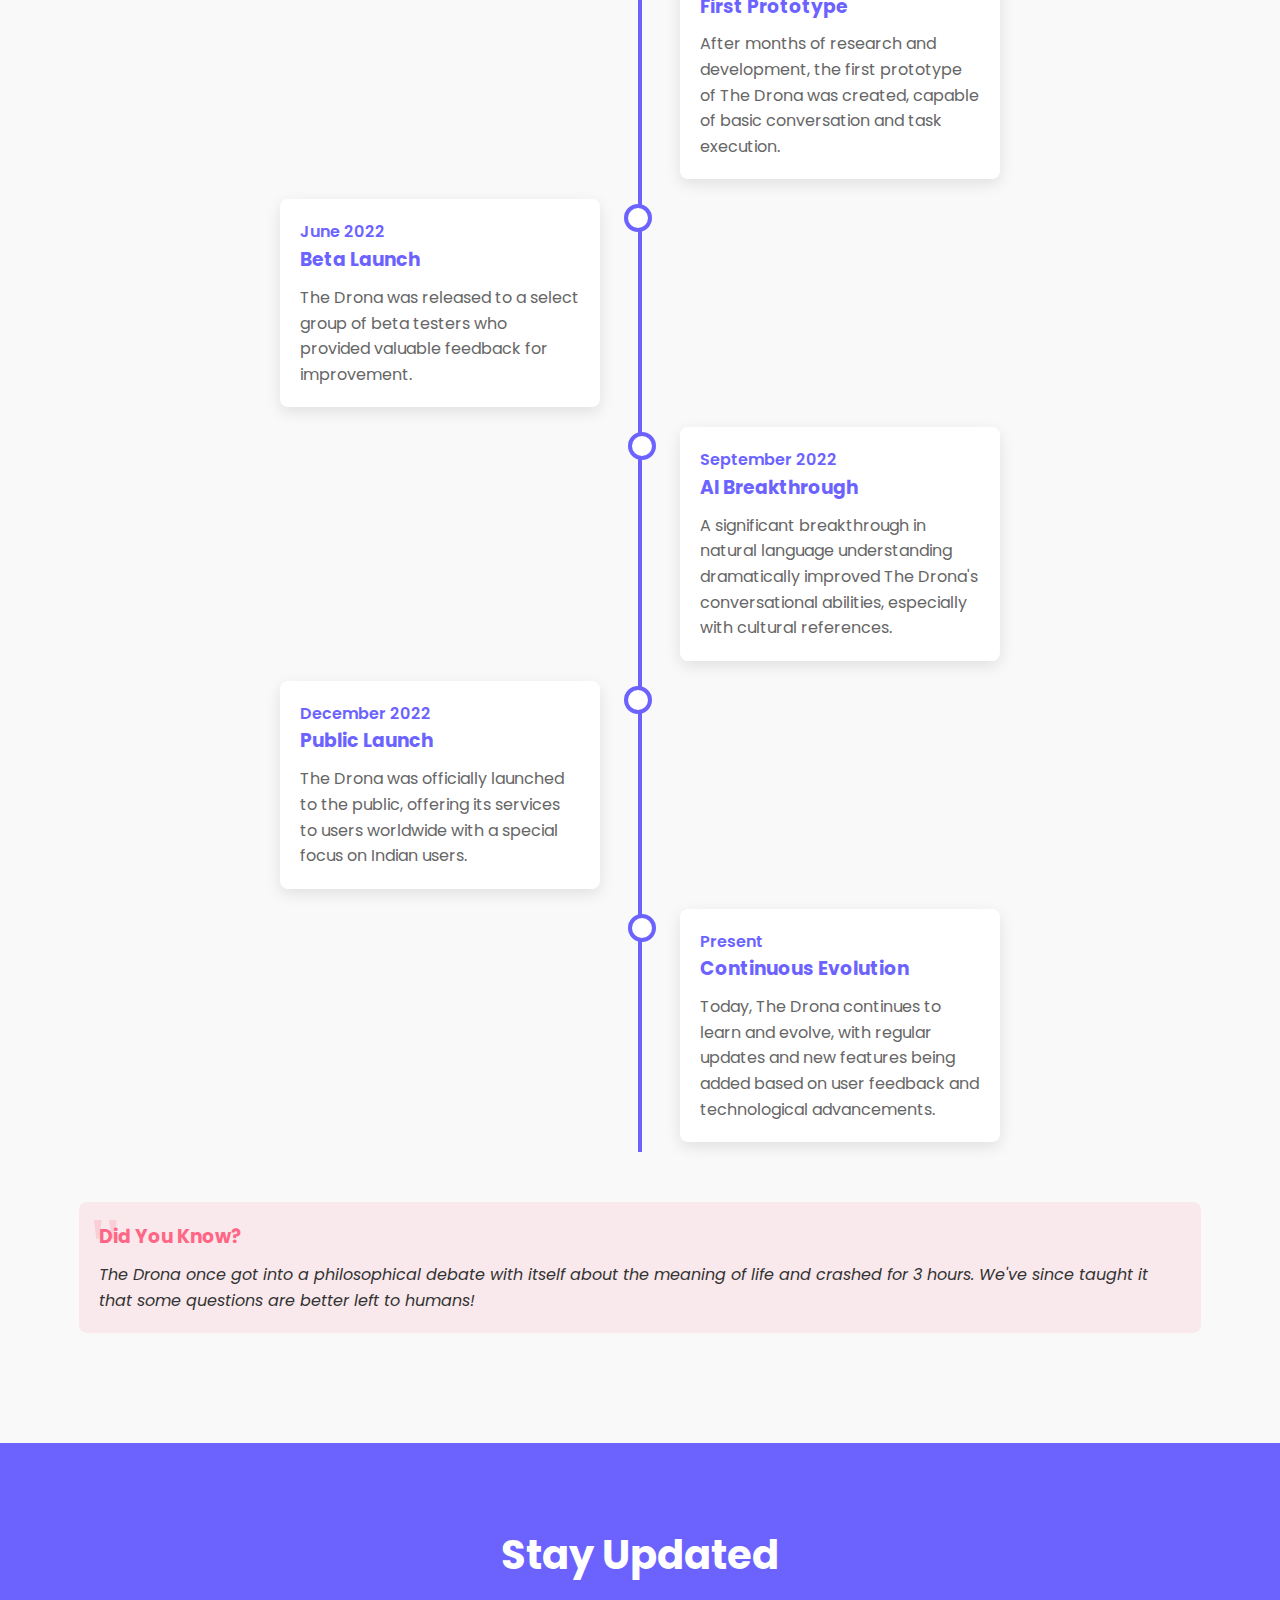
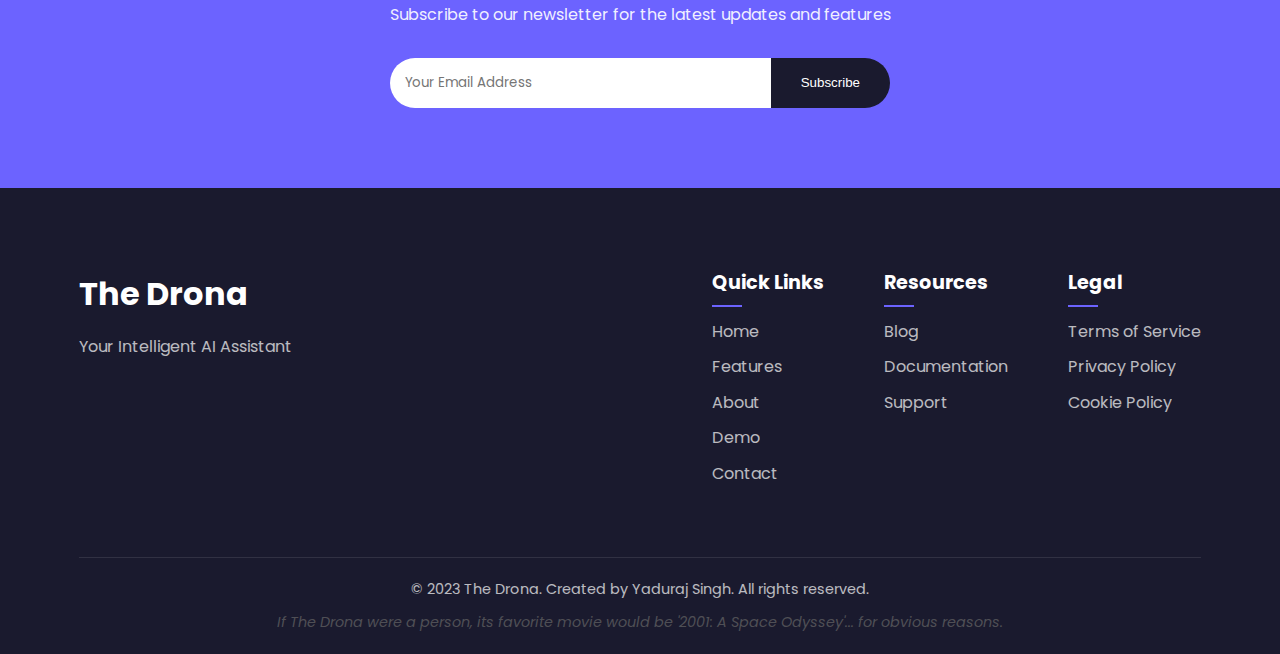
==== commit 65efc23c: "redesign" ====
--- a/about.html
+++ b/about.html
@@ -37,61 +37,6 @@
             background-color: var(--bg-light);
         }
         
-        .about-grid {
-            display: grid;
-            grid-template-columns: repeat(auto-fit, minmax(300px, 1fr));
-            gap: 30px;
-            margin-top: 50px;
-        }
-        
-        .team-member {
-            text-align: center;
-        }
-        
-        .team-member img {
-            width: 150px;
-            height: 150px;
-            border-radius: 50%;
-            object-fit: cover;
-            margin-bottom: 20px;
-            border: 5px solid white;
-            box-shadow: var(--box-shadow);
-        }
-        
-        .team-member h3 {
-            font-size: 1.5rem;
-            margin-bottom: 10px;
-        }
-        
-        .team-member p {
-            color: var(--text-light);
-            margin-bottom: 15px;
-        }
-        
-        .social-links-small {
-            display: flex;
-            justify-content: center;
-            gap: 10px;
-        }
-        
-        .social-link-small {
-            width: 35px;
-            height: 35px;
-            background-color: rgba(108, 99, 255, 0.1);
-            border-radius: 50%;
-            display: flex;
-            align-items: center;
-            justify-content: center;
-            color: var(--primary-color);
-            transition: var(--transition);
-            font-size: 0.9rem;
-        }
-        
-        .social-link-small:hover {
-            background-color: var(--primary-color);
-            color: white;
-        }
-        
         .timeline {
             position: relative;
             max-width: 800px;
@@ -165,6 +110,97 @@
             font-weight: 600;
         }
         
+        .fun-fact {
+            background-color: rgba(255, 101, 132, 0.1);
+            border-radius: var(--border-radius);
+            padding: 20px;
+            margin: 30px 0;
+            position: relative;
+        }
+        
+        .fun-fact h3 {
+            color: var(--accent-color);
+            margin-bottom: 10px;
+        }
+        
+        .fun-fact p {
+            font-style: italic;
+        }
+        
+        .fun-fact::before {
+            content: '"';
+            font-size: 5rem;
+            position: absolute;
+            top: -20px;
+            left: 10px;
+            color: rgba(255, 101, 132, 0.2);
+            font-family: serif;
+        }
+        
+        .creator-profile {
+            display: flex;
+            align-items: center;
+            gap: 30px;
+            margin: 50px 0;
+        }
+        
+        .creator-image {
+            flex: 1;
+            text-align: center;
+        }
+        
+        .creator-image img {
+            width: 250px;
+            height: 250px;
+            border-radius: 50%;
+            object-fit: cover;
+            border: 5px solid white;
+            box-shadow: var(--box-shadow);
+        }
+        
+        .creator-details {
+            flex: 2;
+        }
+        
+        .creator-details h3 {
+            font-size: 1.8rem;
+            color: var(--primary-color);
+            margin-bottom: 10px;
+        }
+        
+        .creator-details .title {
+            font-size: 1.2rem;
+            color: var(--text-light);
+            margin-bottom: 20px;
+        }
+        
+        .creator-details p {
+            margin-bottom: 15px;
+        }
+        
+        .creator-social {
+            display: flex;
+            gap: 15px;
+            margin-top: 20px;
+        }
+        
+        .creator-social a {
+            width: 40px;
+            height: 40px;
+            border-radius: 50%;
+            background-color: rgba(108, 99, 255, 0.1);
+            display: flex;
+            align-items: center;
+            justify-content: center;
+            color: var(--primary-color);
+            transition: var(--transition);
+        }
+        
+        .creator-social a:hover {
+            background-color: var(--primary-color);
+            color: white;
+        }
+        
         @media screen and (max-width: 768px) {
             .timeline::after {
                 left: 31px;
@@ -186,6 +222,19 @@
             
             .timeline-item:nth-child(odd)::after {
                 right: auto;
+            }
+            
+            .creator-profile {
+                flex-direction: column;
+                text-align: center;
+            }
+            
+            .creator-details {
+                text-align: center;
+            }
+            
+            .creator-social {
+                justify-content: center;
             }
         }
     </style>
@@ -202,8 +251,7 @@
                     <li><a href="index.html">Home</a></li>
                     <li><a href="index.html#features">Features</a></li>
                     <li><a href="about.html" class="active">About</a></li>
-                    <li><a href="index.html#testimonials">Testimonials</a></li>
-                    <li><a href="pricing.html">Pricing</a></li>
+                    <li><a href="index.html#demo">Demo</a></li>
                     <li><a href="contact.html">Contact</a></li>
                 </ul>
             </nav>
@@ -217,7 +265,7 @@
     <section class="about-hero">
         <div class="container">
             <h1>About The Drona</h1>
-            <p>Learn about our journey, our mission, and the team behind The Drona AI Assistant.</p>
+            <p>Learn about the journey, mission, and the creator behind The Drona AI Assistant.</p>
         </div>
     </section>
 
@@ -231,9 +279,13 @@
             <div class="about-content">
                 <div class="about-text">
                     <p>The Drona was born out of a simple idea: to create an AI assistant that truly understands and adapts to human needs. Named after the legendary teacher from Indian mythology who was known for his wisdom and guidance, our AI assistant embodies the same principles of knowledge sharing and personalized instruction.</p>
-                    <p>Our journey began in 2020 when a team of AI researchers, linguists, and software engineers came together with a shared vision. We wanted to build an AI that wasn't just smart, but also intuitive, empathetic, and continuously evolving.</p>
-                    <p>After years of research, development, and countless iterations, The Drona has evolved into the sophisticated AI assistant it is today. We've combined cutting-edge natural language processing, machine learning algorithms, and a deep understanding of human interaction to create an assistant that feels less like a tool and more like a knowledgeable companion.</p>
-                </div>
+                    <p>The journey began when Yaduraj Singh, a passionate AI developer from India, envisioned an AI assistant that would combine cutting-edge technology with the rich cultural heritage of India. The goal was to create an AI that wasn't just smart, but also intuitive, empathetic, and occasionally humorous.</p>
+                    <p>After months of research, development, and countless iterations, The Drona has evolved into the sophisticated AI assistant it is today. By combining advanced natural language processing, machine learning algorithms, and a deep understanding of human interaction, The Drona feels less like a tool and more like a knowledgeable companion.</p>
+                </div>
+            </div>
+            <div class="fun-fact">
+                <h3>Fun Fact</h3>
+                <p>The first version of The Drona was programmed to tell dad jokes, but they were so bad that the test users started unplugging their computers! We've since upgraded the humor module to something a bit more sophisticated.</p>
             </div>
         </div>
     </section>
@@ -254,9 +306,37 @@
                         <li>Maintaining the highest standards of privacy and data security</li>
                         <li>Continuously improving and evolving our technology</li>
                         <li>Building AI that complements human capabilities rather than replacing them</li>
-                        <li>Fostering a community of users who help shape the future of The Drona</li>
+                        <li>Infusing our AI with cultural context and understanding</li>
                     </ul>
                     <p>As we continue to grow and evolve, these principles remain at the core of everything we do.</p>
+                </div>
+            </div>
+        </div>
+    </section>
+
+    <!-- Meet the Creator Section -->
+    <section class="about-section">
+        <div class="container">
+            <div class="section-header">
+                <h2>Meet the Creator</h2>
+                <p>The mind behind The Drona</p>
+            </div>
+            <div class="creator-profile">
+                <div class="creator-image">
+                    <img src="images/yaduraj-singh.jpg" alt="Yaduraj Singh">
+                </div>
+                <div class="creator-details">
+                    <h3>Yaduraj Singh</h3>
+                    <p class="title">Founder & Developer</p>
+                    <p>Yaduraj Singh is a passionate AI developer and innovator from India. With a deep interest in natural language processing and machine learning, he created The Drona to bring the wisdom of ancient Indian knowledge systems into the modern digital world.</p>
+                    <p>Having worked on various AI projects, Yaduraj saw the potential for creating an assistant that could understand cultural nuances and connect with users on a more personal level. The Drona is the culmination of his vision to make AI more human, more helpful, and occasionally, more humorous.</p>
+                    <p>"I believe that technology should serve humanity, not the other way around. The Drona is designed to be a helpful companion that understands not just what you're asking, but the context and culture behind it."</p>
+                    <div class="creator-social">
+                        <a href="#"><i class="fab fa-linkedin-in"></i></a>
+                        <a href="#"><i class="fab fa-github"></i></a>
+                        <a href="#"><i class="fab fa-twitter"></i></a>
+                        <a href="#"><i class="fab fa-instagram"></i></a>
+                    </div>
                 </div>
             </div>
         </div>
@@ -272,37 +352,37 @@
             <div class="timeline">
                 <div class="timeline-item">
                     <div class="timeline-content">
-                        <span class="timeline-date">January 2020</span>
+                        <span class="timeline-date">January 2022</span>
                         <h3>The Beginning</h3>
-                        <p>The Drona project was initiated by a small team of AI enthusiasts with a vision to create a more intuitive AI assistant.</p>
-                    </div>
-                </div>
-                <div class="timeline-item">
-                    <div class="timeline-content">
-                        <span class="timeline-date">June 2020</span>
+                        <p>The Drona project was initiated by Yaduraj Singh with a vision to create a more intuitive AI assistant with Indian cultural context.</p>
+                    </div>
+                </div>
+                <div class="timeline-item">
+                    <div class="timeline-content">
+                        <span class="timeline-date">March 2022</span>
                         <h3>First Prototype</h3>
                         <p>After months of research and development, the first prototype of The Drona was created, capable of basic conversation and task execution.</p>
                     </div>
                 </div>
                 <div class="timeline-item">
                     <div class="timeline-content">
-                        <span class="timeline-date">March 2021</span>
+                        <span class="timeline-date">June 2022</span>
                         <h3>Beta Launch</h3>
                         <p>The Drona was released to a select group of beta testers who provided valuable feedback for improvement.</p>
                     </div>
                 </div>
                 <div class="timeline-item">
                     <div class="timeline-content">
-                        <span class="timeline-date">November 2021</span>
+                        <span class="timeline-date">September 2022</span>
                         <h3>AI Breakthrough</h3>
-                        <p>Our team achieved a significant breakthrough in natural language understanding, dramatically improving The Drona's conversational abilities.</p>
-                    </div>
-                </div>
-                <div class="timeline-item">
-                    <div class="timeline-content">
-                        <span class="timeline-date">April 2022</span>
+                        <p>A significant breakthrough in natural language understanding dramatically improved The Drona's conversational abilities, especially with cultural references.</p>
+                    </div>
+                </div>
+                <div class="timeline-item">
+                    <div class="timeline-content">
+                        <span class="timeline-date">December 2022</span>
                         <h3>Public Launch</h3>
-                        <p>The Drona was officially launched to the public, offering free and premium plans to users worldwide.</p>
+                        <p>The Drona was officially launched to the public, offering its services to users worldwide with a special focus on Indian users.</p>
                     </div>
                 </div>
                 <div class="timeline-item">
@@ -313,53 +393,9 @@
                     </div>
                 </div>
             </div>
-        </div>
-    </section>
-
-    <!-- Our Team Section -->
-    <section class="about-section">
-        <div class="container">
-            <div class="section-header">
-                <h2>Meet Our Team</h2>
-                <p>The brilliant minds behind The Drona</p>
-            </div>
-            <div class="about-grid">
-                <div class="team-member">
-                    <img src="images/team-1.jpg" alt="Rajiv Sharma">
-                    <h3>Rajiv Sharma</h3>
-                    <p>Founder & CEO</p>
-                    <div class="social-links-small">
-                        <a href="#" class="social-link-small"><i class="fab fa-linkedin-in"></i></a>
-                        <a href="#" class="social-link-small"><i class="fab fa-twitter"></i></a>
-                    </div>
-                </div>
-                <div class="team-member">
-                    <img src="images/team-2.jpg" alt="Emily Chen">
-                    <h3>Emily Chen</h3>
-                    <p>Chief AI Scientist</p>
-                    <div class="social-links-small">
-                        <a href="#" class="social-link-small"><i class="fab fa-linkedin-in"></i></a>
-                        <a href="#" class="social-link-small"><i class="fab fa-twitter"></i></a>
-                    </div>
-                </div>
-                <div class="team-member">
-                    <img src="images/team-3.jpg" alt="Michael Johnson">
-                    <h3>Michael Johnson</h3>
-                    <p>Lead Developer</p>
-                    <div class="social-links-small">
-                        <a href="#" class="social-link-small"><i class="fab fa-linkedin-in"></i></a>
-                        <a href="#" class="social-link-small"><i class="fab fa-github"></i></a>
-                    </div>
-                </div>
-                <div class="team-member">
-                    <img src="images/team-4.jpg" alt="Priya Patel">
-                    <h3>Priya Patel</h3>
-                    <p>UX/UI Designer</p>
-                    <div class="social-links-small">
-                        <a href="#" class="social-link-small"><i class="fab fa-linkedin-in"></i></a>
-                        <a href="#" class="social-link-small"><i class="fab fa-dribbble"></i></a>
-                    </div>
-                </div>
+            <div class="fun-fact" style="margin-top: 50px;">
+                <h3>Did You Know?</h3>
+                <p>The Drona once got into a philosophical debate with itself about the meaning of life and crashed for 3 hours. We've since taught it that some questions are better left to humans!</p>
             </div>
         </div>
     </section>
@@ -393,7 +429,7 @@
                             <li><a href="index.html">Home</a></li>
                             <li><a href="index.html#features">Features</a></li>
                             <li><a href="about.html">About</a></li>
-                            <li><a href="pricing.html">Pricing</a></li>
+                            <li><a href="index.html#demo">Demo</a></li>
                             <li><a href="contact.html">Contact</a></li>
                         </ul>
                     </div>
@@ -402,7 +438,6 @@
                         <ul>
                             <li><a href="#">Blog</a></li>
                             <li><a href="#">Documentation</a></li>
-                            <li><a href="#">API</a></li>
                             <li><a href="#">Support</a></li>
                         </ul>
                     </div>
@@ -417,7 +452,8 @@
                 </div>
             </div>
             <div class="footer-bottom">
-                <p>&copy; 2023 The Drona. All rights reserved.</p>
+                <p>&copy; 2023 The Drona. Created by Yaduraj Singh. All rights reserved.</p>
+                <p class="footer-joke">Why did the AI go to school? To improve its <i>artificial intelligence</i>!</p>
             </div>
         </div>
     </footer>
--- a/css/styles.css
+++ b/css/styles.css
@@ -883,6 +883,75 @@
     font-size: 0.9rem;
 }
 
+/* Creator Section */
+.creator {
+    padding: 80px 0;
+    background-color: var(--bg-light);
+}
+
+.creator-content {
+    display: flex;
+    align-items: center;
+    gap: 50px;
+    margin-top: 50px;
+}
+
+.creator-image {
+    flex: 1;
+    text-align: center;
+}
+
+.creator-image img {
+    width: 300px;
+    height: 300px;
+    border-radius: 50%;
+    object-fit: cover;
+    border: 5px solid white;
+    box-shadow: var(--box-shadow);
+}
+
+.creator-info {
+    flex: 2;
+}
+
+.creator-info h3 {
+    font-size: 2rem;
+    margin-bottom: 10px;
+    color: var(--primary-color);
+}
+
+.creator-title {
+    font-size: 1.2rem;
+    color: var(--text-light);
+    margin-bottom: 20px;
+}
+
+.creator-bio {
+    margin-bottom: 20px;
+    line-height: 1.6;
+}
+
+.creator-quote {
+    font-style: italic;
+    padding: 20px;
+    background-color: rgba(108, 99, 255, 0.1);
+    border-left: 4px solid var(--primary-color);
+    margin-bottom: 20px;
+    border-radius: var(--border-radius);
+}
+
+.creator-social {
+    display: flex;
+    gap: 15px;
+}
+
+.footer-joke {
+    text-align: center;
+    margin-top: 10px;
+    font-style: italic;
+    color: var(--text-light);
+}
+
 /* Responsive Styles */
 @media screen and (max-width: 1024px) {
     .hero-content h1 {
@@ -986,6 +1055,24 @@
         flex-direction: column;
         gap: 30px;
     }
+    
+    .creator-content {
+        flex-direction: column;
+        text-align: center;
+    }
+    
+    .creator-image img {
+        width: 200px;
+        height: 200px;
+    }
+    
+    .creator-info {
+        text-align: center;
+    }
+    
+    .creator-social {
+        justify-content: center;
+    }
 }
 
 @media screen and (max-width: 480px) {
@@ -1020,4 +1107,9 @@
         width: 100%;
         padding: 15px;
     }
+    
+    .creator-image img {
+        width: 150px;
+        height: 150px;
+    }
 } 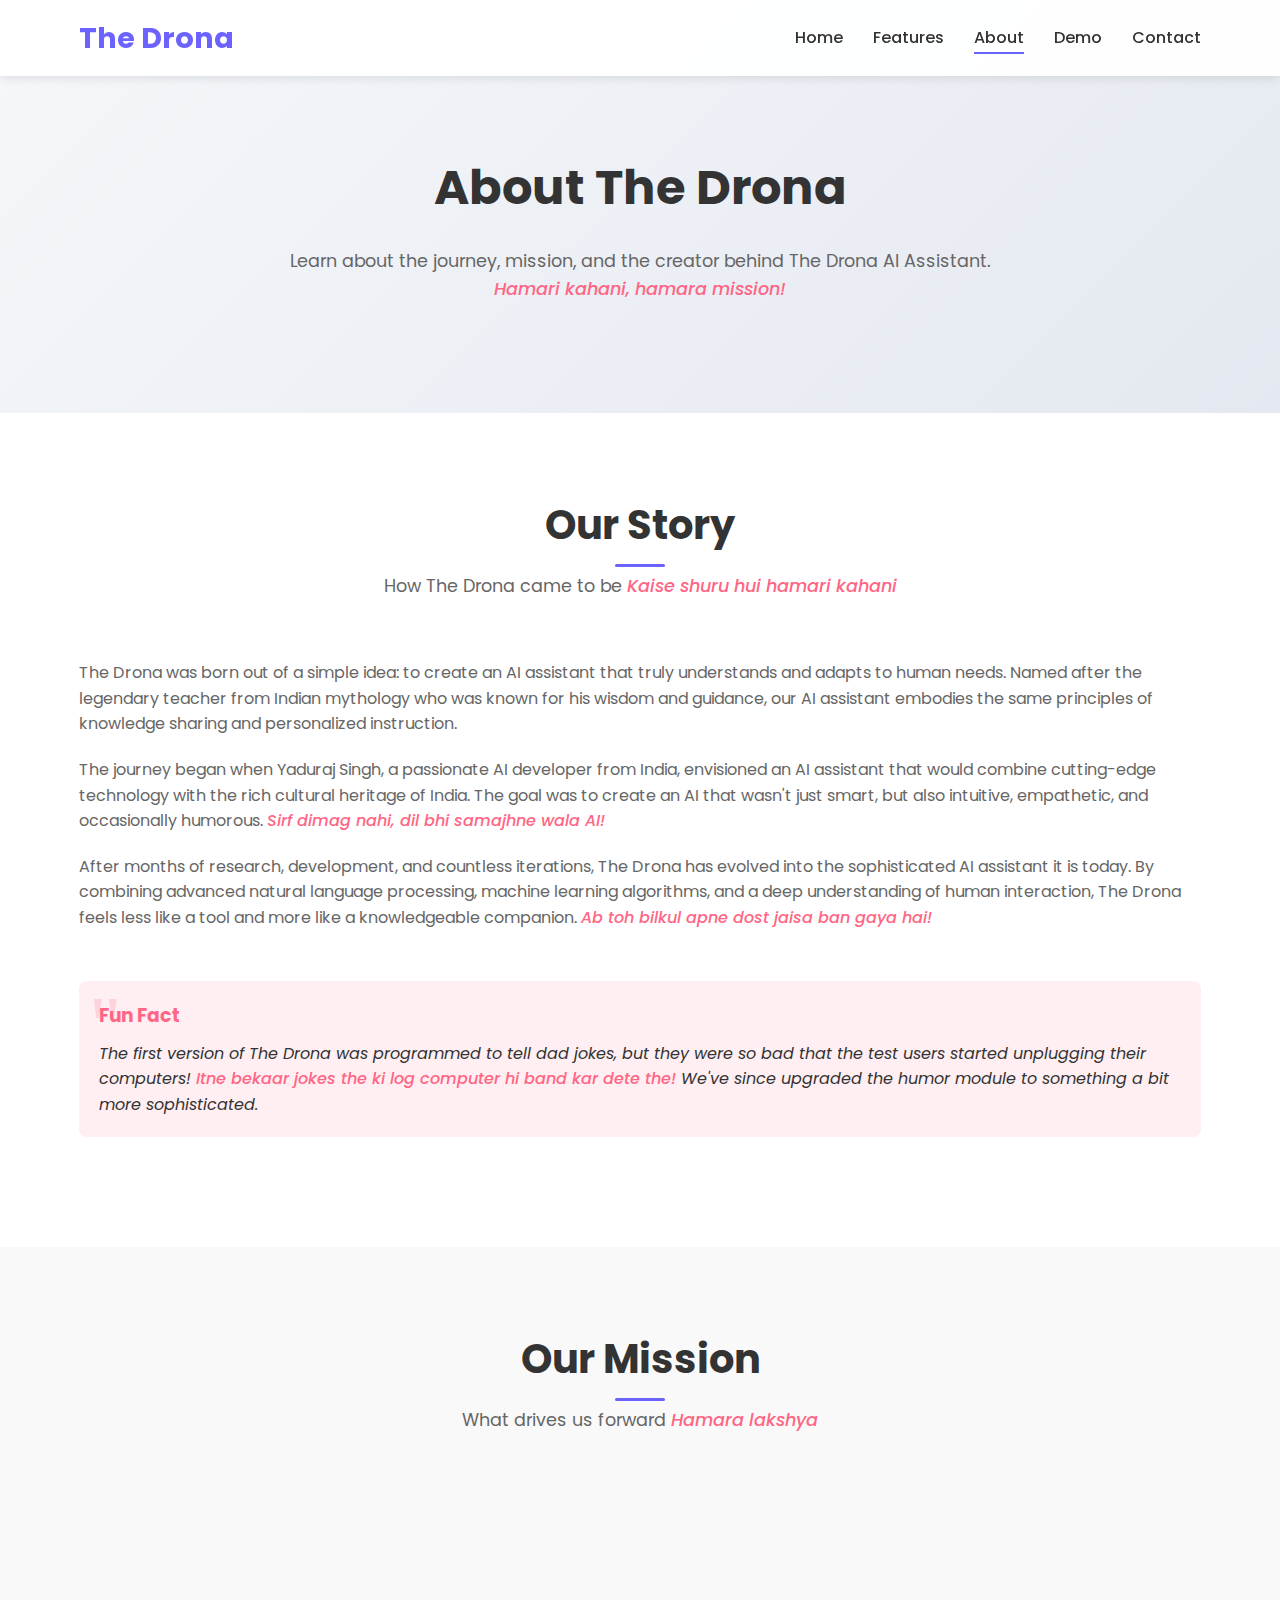
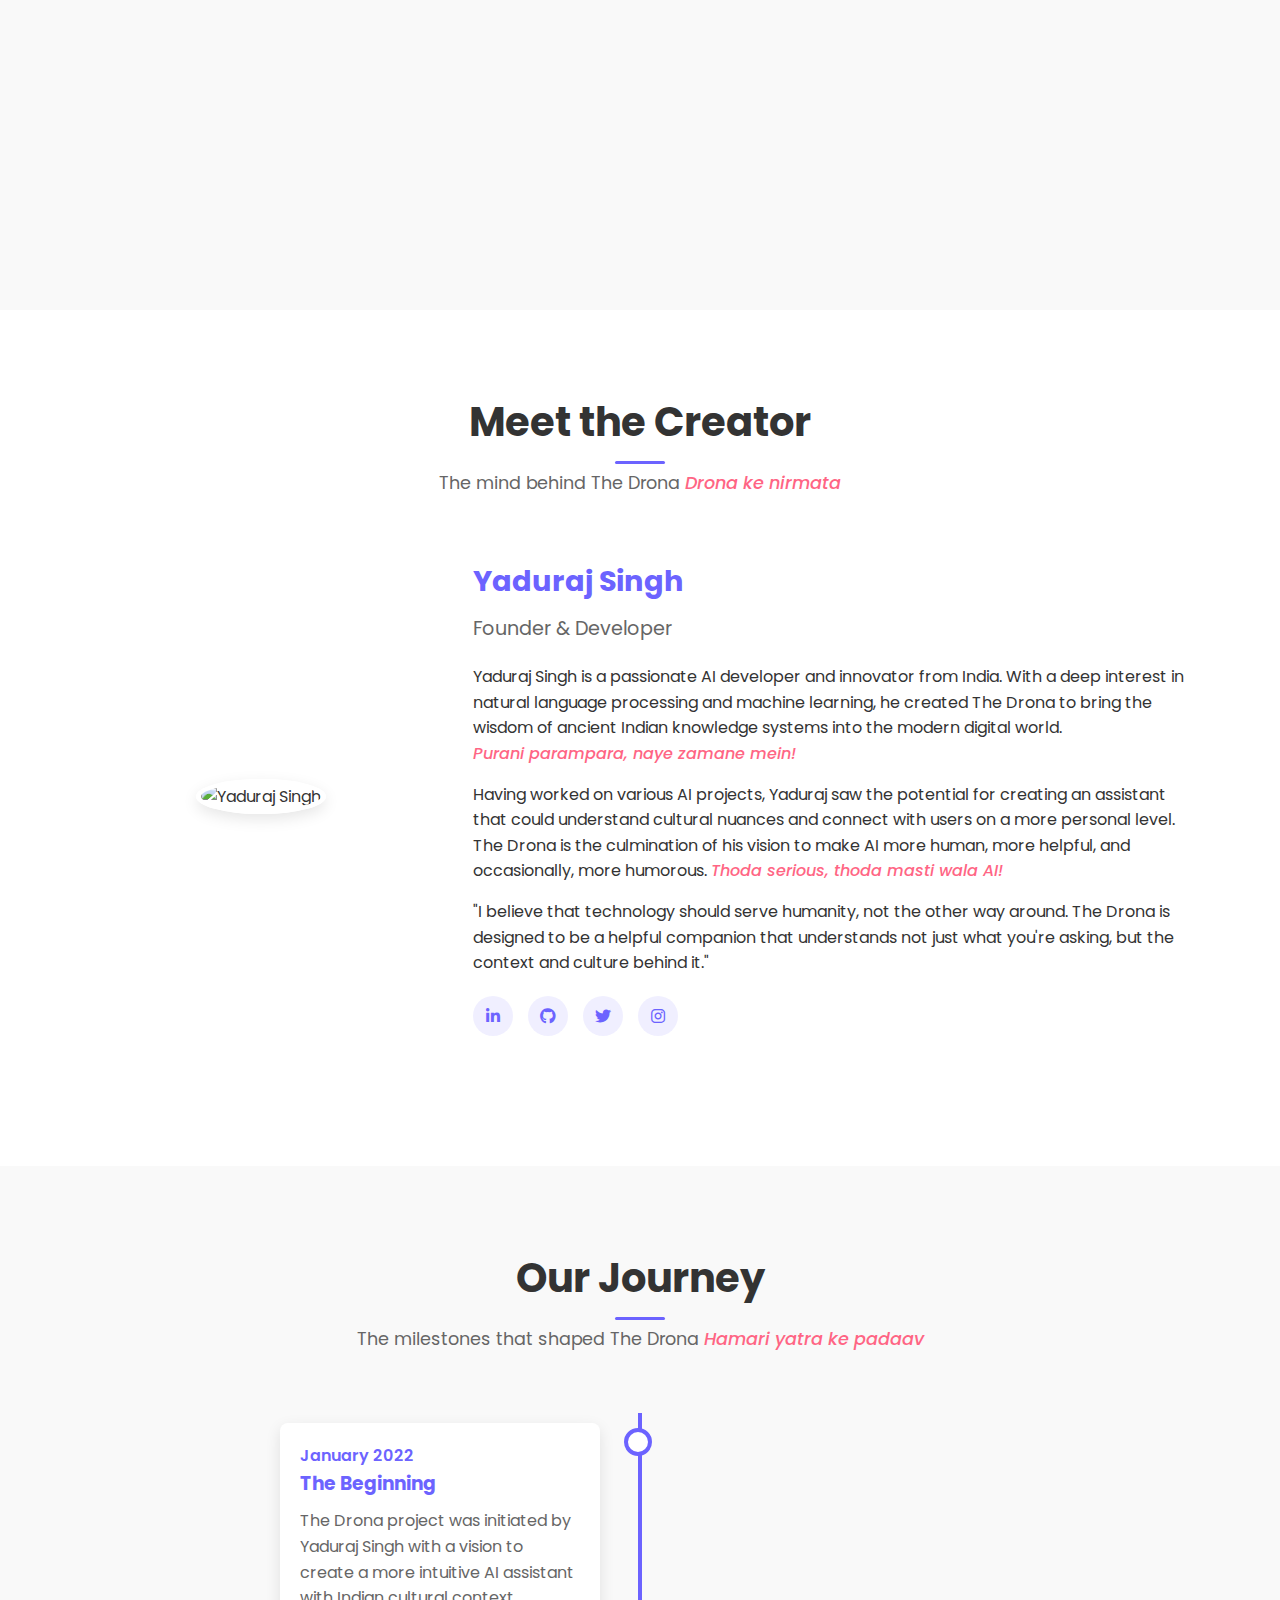
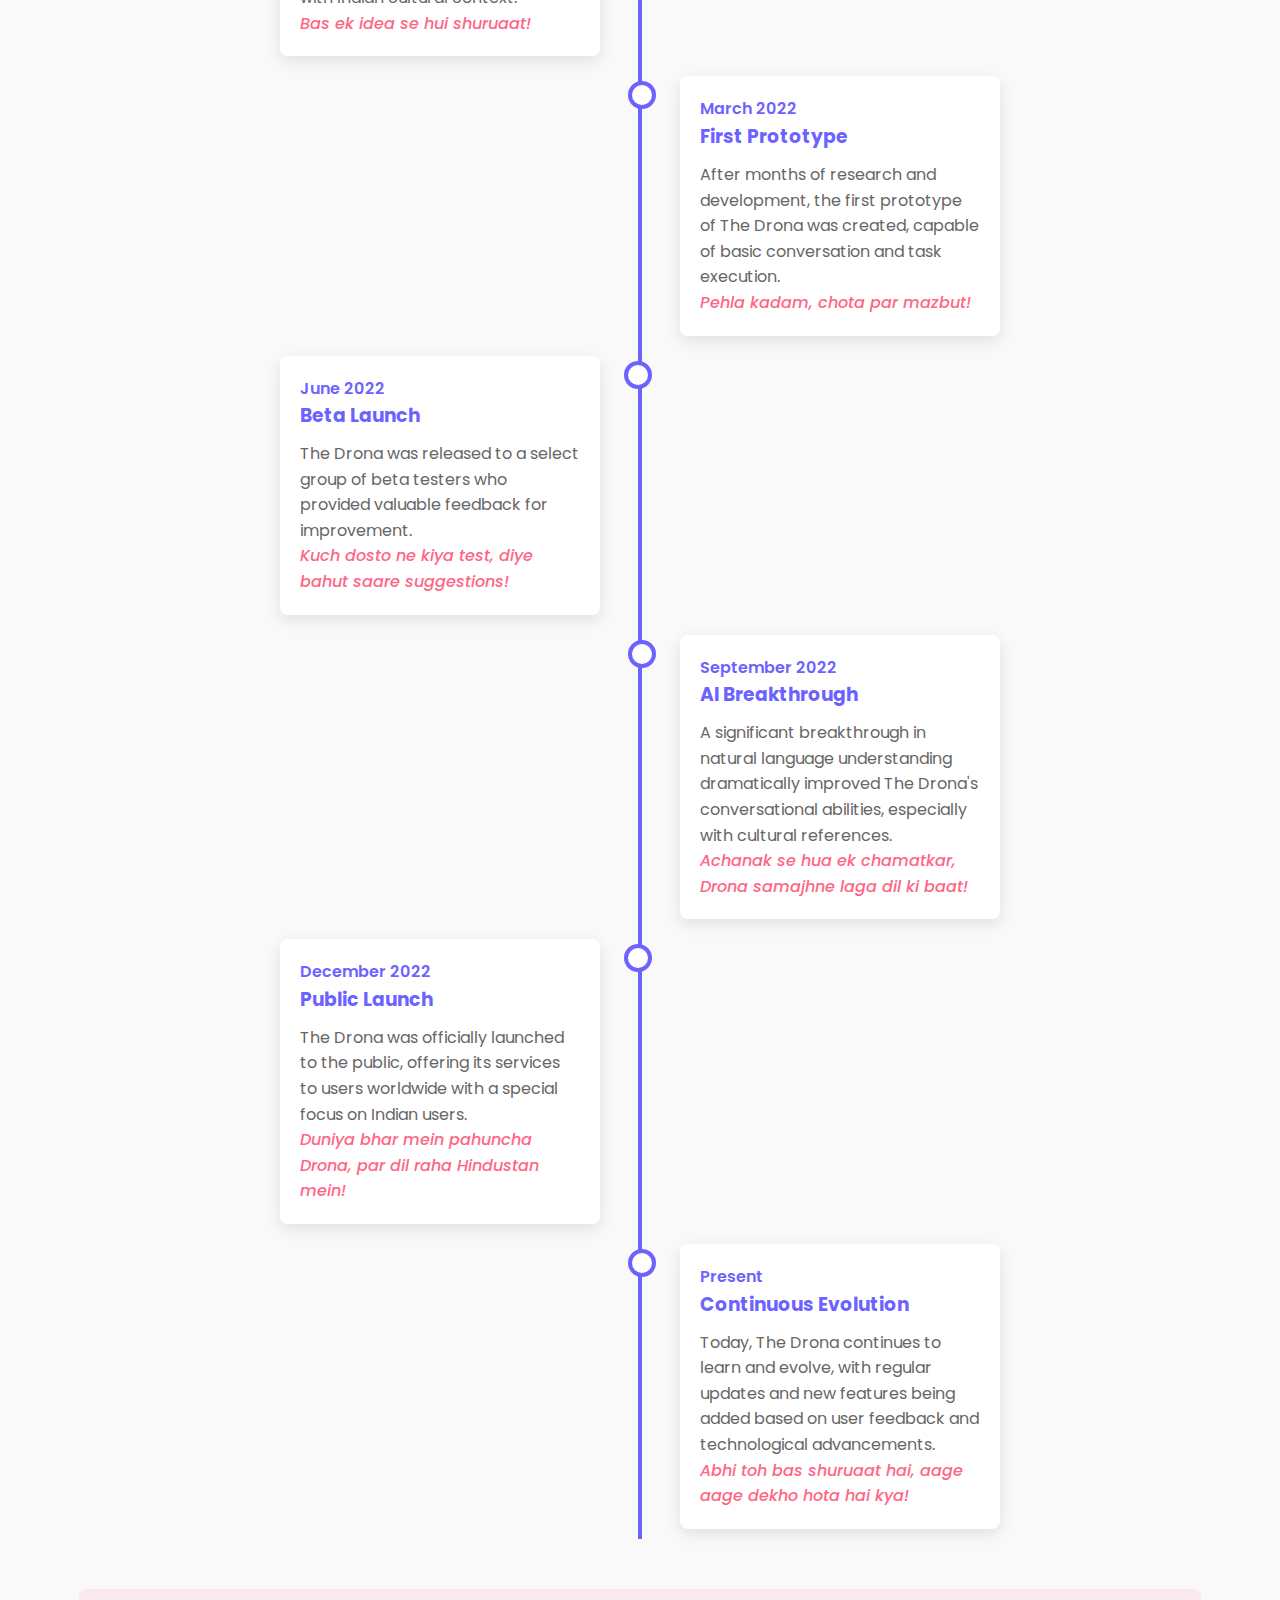
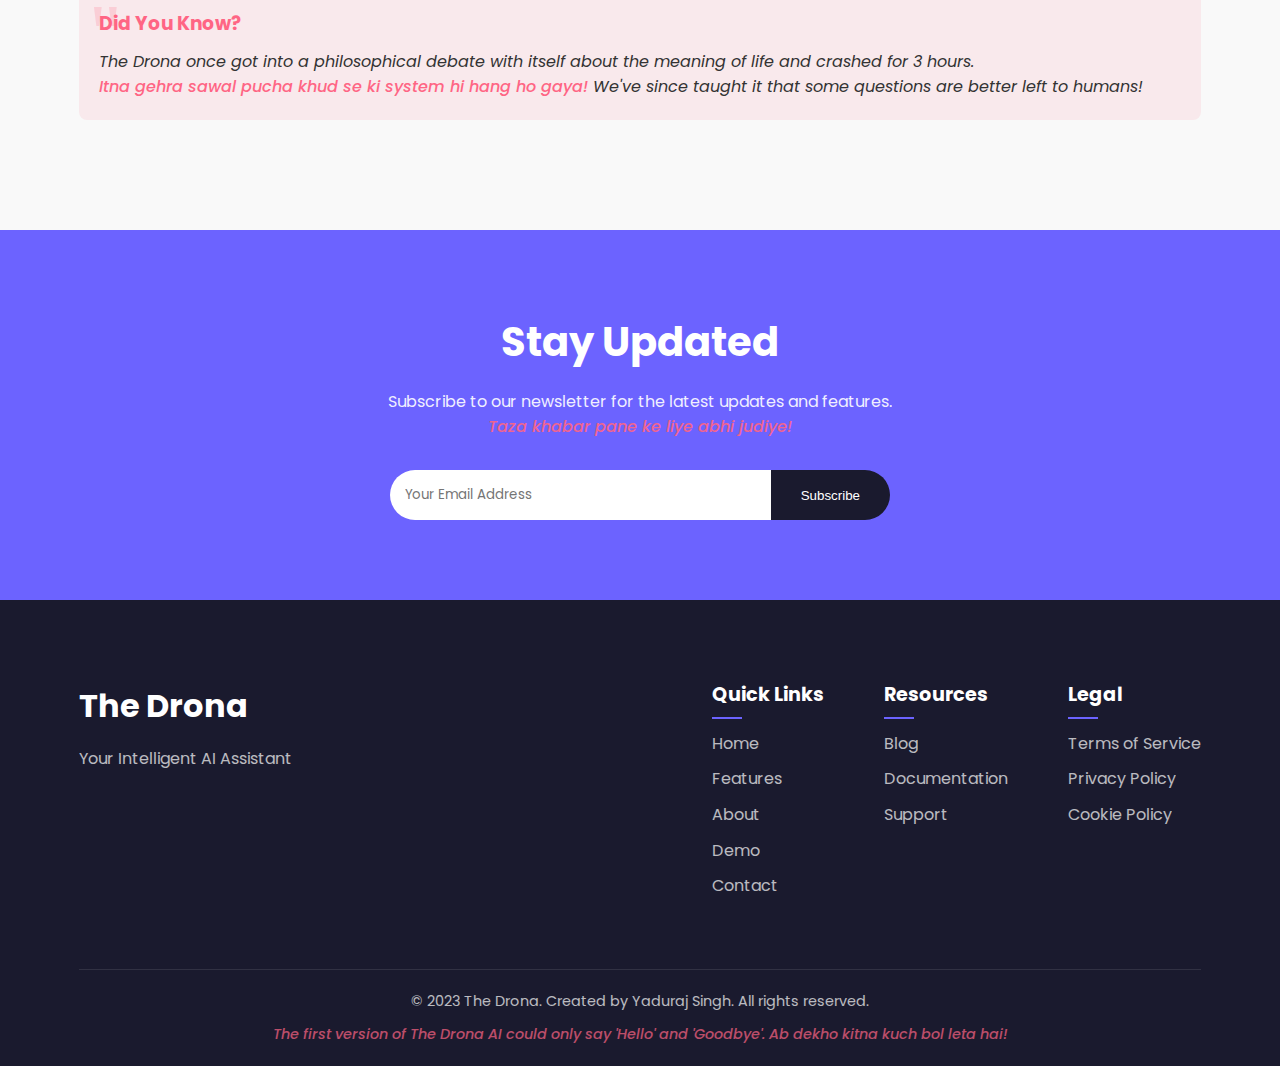
==== commit f83cc4b2: "bye" ====
--- a/about.html
+++ b/about.html
@@ -265,7 +265,7 @@
     <section class="about-hero">
         <div class="container">
             <h1>About The Drona</h1>
-            <p>Learn about the journey, mission, and the creator behind The Drona AI Assistant.</p>
+            <p>Learn about the journey, mission, and the creator behind The Drona AI Assistant. <span class="hinglish">Hamari kahani, hamara mission!</span></p>
         </div>
     </section>
 
@@ -274,18 +274,18 @@
         <div class="container">
             <div class="section-header">
                 <h2>Our Story</h2>
-                <p>How The Drona came to be</p>
+                <p>How The Drona came to be <span class="hinglish">Kaise shuru hui hamari kahani</span></p>
             </div>
             <div class="about-content">
                 <div class="about-text">
                     <p>The Drona was born out of a simple idea: to create an AI assistant that truly understands and adapts to human needs. Named after the legendary teacher from Indian mythology who was known for his wisdom and guidance, our AI assistant embodies the same principles of knowledge sharing and personalized instruction.</p>
-                    <p>The journey began when Yaduraj Singh, a passionate AI developer from India, envisioned an AI assistant that would combine cutting-edge technology with the rich cultural heritage of India. The goal was to create an AI that wasn't just smart, but also intuitive, empathetic, and occasionally humorous.</p>
-                    <p>After months of research, development, and countless iterations, The Drona has evolved into the sophisticated AI assistant it is today. By combining advanced natural language processing, machine learning algorithms, and a deep understanding of human interaction, The Drona feels less like a tool and more like a knowledgeable companion.</p>
+                    <p>The journey began when Yaduraj Singh, a passionate AI developer from India, envisioned an AI assistant that would combine cutting-edge technology with the rich cultural heritage of India. The goal was to create an AI that wasn't just smart, but also intuitive, empathetic, and occasionally humorous. <span class="hinglish">Sirf dimag nahi, dil bhi samajhne wala AI!</span></p>
+                    <p>After months of research, development, and countless iterations, The Drona has evolved into the sophisticated AI assistant it is today. By combining advanced natural language processing, machine learning algorithms, and a deep understanding of human interaction, The Drona feels less like a tool and more like a knowledgeable companion. <span class="hinglish">Ab toh bilkul apne dost jaisa ban gaya hai!</span></p>
                 </div>
             </div>
             <div class="fun-fact">
                 <h3>Fun Fact</h3>
-                <p>The first version of The Drona was programmed to tell dad jokes, but they were so bad that the test users started unplugging their computers! We've since upgraded the humor module to something a bit more sophisticated.</p>
+                <p>The first version of The Drona was programmed to tell dad jokes, but they were so bad that the test users started unplugging their computers! <span class="hinglish">Itne bekaar jokes the ki log computer hi band kar dete the!</span> We've since upgraded the humor module to something a bit more sophisticated.</p>
             </div>
         </div>
     </section>
@@ -295,18 +295,18 @@
         <div class="container">
             <div class="section-header">
                 <h2>Our Mission</h2>
-                <p>What drives us forward</p>
+                <p>What drives us forward <span class="hinglish">Hamara lakshya</span></p>
             </div>
             <div class="about-content">
                 <div class="about-text">
-                    <p>At The Drona, our mission is to democratize access to AI technology and make it useful for everyone, regardless of their technical expertise. We believe that AI should be a tool for empowerment, enabling people to accomplish more, learn faster, and connect more meaningfully.</p>
+                    <p>At The Drona, our mission is to democratize access to AI technology and make it useful for everyone, regardless of their technical expertise. We believe that AI should be a tool for empowerment, enabling people to accomplish more, learn faster, and connect more meaningfully. <span class="hinglish">AI sabke liye, har kisi ke liye!</span></p>
                     <p>We are committed to:</p>
                     <ul style="list-style-type: disc; margin-left: 20px; margin-bottom: 20px;">
-                        <li>Creating AI that is accessible and intuitive for all users</li>
-                        <li>Maintaining the highest standards of privacy and data security</li>
-                        <li>Continuously improving and evolving our technology</li>
-                        <li>Building AI that complements human capabilities rather than replacing them</li>
-                        <li>Infusing our AI with cultural context and understanding</li>
+                        <li>Creating AI that is accessible and intuitive for all users <span class="hinglish">Sabke liye aasan</span></li>
+                        <li>Maintaining the highest standards of privacy and data security <span class="hinglish">Aapka data, aapka raaz</span></li>
+                        <li>Continuously improving and evolving our technology <span class="hinglish">Roz naya, roz behtar</span></li>
+                        <li>Building AI that complements human capabilities rather than replacing them <span class="hinglish">Insaan ka saathi, replacement nahi</span></li>
+                        <li>Infusing our AI with cultural context and understanding <span class="hinglish">Desi dimag, global soch</span></li>
                     </ul>
                     <p>As we continue to grow and evolve, these principles remain at the core of everything we do.</p>
                 </div>
@@ -319,7 +319,7 @@
         <div class="container">
             <div class="section-header">
                 <h2>Meet the Creator</h2>
-                <p>The mind behind The Drona</p>
+                <p>The mind behind The Drona <span class="hinglish">Drona ke nirmata</span></p>
             </div>
             <div class="creator-profile">
                 <div class="creator-image">
@@ -328,8 +328,8 @@
                 <div class="creator-details">
                     <h3>Yaduraj Singh</h3>
                     <p class="title">Founder & Developer</p>
-                    <p>Yaduraj Singh is a passionate AI developer and innovator from India. With a deep interest in natural language processing and machine learning, he created The Drona to bring the wisdom of ancient Indian knowledge systems into the modern digital world.</p>
-                    <p>Having worked on various AI projects, Yaduraj saw the potential for creating an assistant that could understand cultural nuances and connect with users on a more personal level. The Drona is the culmination of his vision to make AI more human, more helpful, and occasionally, more humorous.</p>
+                    <p>Yaduraj Singh is a passionate AI developer and innovator from India. With a deep interest in natural language processing and machine learning, he created The Drona to bring the wisdom of ancient Indian knowledge systems into the modern digital world. <span class="hinglish">Purani parampara, naye zamane mein!</span></p>
+                    <p>Having worked on various AI projects, Yaduraj saw the potential for creating an assistant that could understand cultural nuances and connect with users on a more personal level. The Drona is the culmination of his vision to make AI more human, more helpful, and occasionally, more humorous. <span class="hinglish">Thoda serious, thoda masti wala AI!</span></p>
                     <p>"I believe that technology should serve humanity, not the other way around. The Drona is designed to be a helpful companion that understands not just what you're asking, but the context and culture behind it."</p>
                     <div class="creator-social">
                         <a href="#"><i class="fab fa-linkedin-in"></i></a>
@@ -347,55 +347,55 @@
         <div class="container">
             <div class="section-header">
                 <h2>Our Journey</h2>
-                <p>The milestones that shaped The Drona</p>
+                <p>The milestones that shaped The Drona <span class="hinglish">Hamari yatra ke padaav</span></p>
             </div>
             <div class="timeline">
                 <div class="timeline-item">
                     <div class="timeline-content">
                         <span class="timeline-date">January 2022</span>
                         <h3>The Beginning</h3>
-                        <p>The Drona project was initiated by Yaduraj Singh with a vision to create a more intuitive AI assistant with Indian cultural context.</p>
+                        <p>The Drona project was initiated by Yaduraj Singh with a vision to create a more intuitive AI assistant with Indian cultural context. <span class="hinglish">Bas ek idea se hui shuruaat!</span></p>
                     </div>
                 </div>
                 <div class="timeline-item">
                     <div class="timeline-content">
                         <span class="timeline-date">March 2022</span>
                         <h3>First Prototype</h3>
-                        <p>After months of research and development, the first prototype of The Drona was created, capable of basic conversation and task execution.</p>
+                        <p>After months of research and development, the first prototype of The Drona was created, capable of basic conversation and task execution. <span class="hinglish">Pehla kadam, chota par mazbut!</span></p>
                     </div>
                 </div>
                 <div class="timeline-item">
                     <div class="timeline-content">
                         <span class="timeline-date">June 2022</span>
                         <h3>Beta Launch</h3>
-                        <p>The Drona was released to a select group of beta testers who provided valuable feedback for improvement.</p>
+                        <p>The Drona was released to a select group of beta testers who provided valuable feedback for improvement. <span class="hinglish">Kuch dosto ne kiya test, diye bahut saare suggestions!</span></p>
                     </div>
                 </div>
                 <div class="timeline-item">
                     <div class="timeline-content">
                         <span class="timeline-date">September 2022</span>
                         <h3>AI Breakthrough</h3>
-                        <p>A significant breakthrough in natural language understanding dramatically improved The Drona's conversational abilities, especially with cultural references.</p>
+                        <p>A significant breakthrough in natural language understanding dramatically improved The Drona's conversational abilities, especially with cultural references. <span class="hinglish">Achanak se hua ek chamatkar, Drona samajhne laga dil ki baat!</span></p>
                     </div>
                 </div>
                 <div class="timeline-item">
                     <div class="timeline-content">
                         <span class="timeline-date">December 2022</span>
                         <h3>Public Launch</h3>
-                        <p>The Drona was officially launched to the public, offering its services to users worldwide with a special focus on Indian users.</p>
+                        <p>The Drona was officially launched to the public, offering its services to users worldwide with a special focus on Indian users. <span class="hinglish">Duniya bhar mein pahuncha Drona, par dil raha Hindustan mein!</span></p>
                     </div>
                 </div>
                 <div class="timeline-item">
                     <div class="timeline-content">
                         <span class="timeline-date">Present</span>
                         <h3>Continuous Evolution</h3>
-                        <p>Today, The Drona continues to learn and evolve, with regular updates and new features being added based on user feedback and technological advancements.</p>
+                        <p>Today, The Drona continues to learn and evolve, with regular updates and new features being added based on user feedback and technological advancements. <span class="hinglish">Abhi toh bas shuruaat hai, aage aage dekho hota hai kya!</span></p>
                     </div>
                 </div>
             </div>
             <div class="fun-fact" style="margin-top: 50px;">
                 <h3>Did You Know?</h3>
-                <p>The Drona once got into a philosophical debate with itself about the meaning of life and crashed for 3 hours. We've since taught it that some questions are better left to humans!</p>
+                <p>The Drona once got into a philosophical debate with itself about the meaning of life and crashed for 3 hours. <span class="hinglish">Itna gehra sawal pucha khud se ki system hi hang ho gaya!</span> We've since taught it that some questions are better left to humans!</p>
             </div>
         </div>
     </section>
@@ -405,7 +405,7 @@
         <div class="container">
             <div class="newsletter-content">
                 <h2>Stay Updated</h2>
-                <p>Subscribe to our newsletter for the latest updates and features</p>
+                <p>Subscribe to our newsletter for the latest updates and features. <span class="hinglish">Taza khabar pane ke liye abhi judiye!</span></p>
                 <form class="newsletter-form">
                     <input type="email" placeholder="Your Email Address" required>
                     <button type="submit" class="btn btn-primary">Subscribe</button>
@@ -453,7 +453,7 @@
             </div>
             <div class="footer-bottom">
                 <p>&copy; 2023 The Drona. Created by Yaduraj Singh. All rights reserved.</p>
-                <p class="footer-joke">Why did the AI go to school? To improve its <i>artificial intelligence</i>!</p>
+                <p class="footer-joke hinglish">Ek AI dusre AI se: "Yaar, humans ko samajhna kitna mushkil hai na? Kabhi on, kabhi off!" 😄</p>
             </div>
         </div>
     </footer>
--- a/css/styles.css
+++ b/css/styles.css
@@ -952,6 +952,100 @@
     color: var(--text-light);
 }
 
+/* Hinglish Text Styling */
+.hinglish {
+    color: var(--accent-color);
+    font-style: italic;
+    display: inline-block;
+    font-weight: 500;
+}
+
+/* Chat Suggestions */
+.chat-suggestions {
+    margin-top: 20px;
+    text-align: center;
+}
+
+.chat-suggestions p {
+    margin-bottom: 10px;
+    color: var(--text-light);
+}
+
+.suggestion-chips {
+    display: flex;
+    flex-wrap: wrap;
+    justify-content: center;
+    gap: 10px;
+}
+
+.chip {
+    background-color: rgba(108, 99, 255, 0.1);
+    color: var(--primary-color);
+    padding: 8px 15px;
+    border-radius: 20px;
+    font-size: 0.9rem;
+    cursor: pointer;
+    transition: var(--transition);
+}
+
+.chip:hover {
+    background-color: var(--primary-color);
+    color: white;
+}
+
+/* Fun Facts Section */
+.fun-facts {
+    padding: 80px 0;
+    background-color: var(--bg-light);
+}
+
+.facts-container {
+    display: grid;
+    grid-template-columns: repeat(auto-fit, minmax(250px, 1fr));
+    gap: 30px;
+    margin-top: 50px;
+}
+
+.fact-card {
+    background-color: white;
+    border-radius: var(--border-radius);
+    padding: 30px;
+    box-shadow: var(--box-shadow);
+    transition: var(--transition);
+    text-align: center;
+}
+
+.fact-card:hover {
+    transform: translateY(-10px);
+}
+
+.fact-icon {
+    width: 70px;
+    height: 70px;
+    background-color: rgba(108, 99, 255, 0.1);
+    border-radius: 50%;
+    display: flex;
+    align-items: center;
+    justify-content: center;
+    margin: 0 auto 20px;
+}
+
+.fact-icon i {
+    font-size: 1.8rem;
+    color: var(--primary-color);
+}
+
+.fact-card h3 {
+    font-size: 1.3rem;
+    margin-bottom: 15px;
+    color: var(--primary-color);
+}
+
+.fact-card p {
+    color: var(--text-light);
+    line-height: 1.6;
+}
+
 /* Responsive Styles */
 @media screen and (max-width: 1024px) {
     .hero-content h1 {
@@ -1073,6 +1167,19 @@
     .creator-social {
         justify-content: center;
     }
+    
+    .facts-container {
+        grid-template-columns: 1fr;
+    }
+    
+    .suggestion-chips {
+        flex-direction: column;
+        align-items: center;
+    }
+    
+    .chip {
+        width: 80%;
+    }
 }
 
 @media screen and (max-width: 480px) {
@@ -1112,4 +1219,17 @@
         width: 150px;
         height: 150px;
     }
+    
+    .fact-card {
+        padding: 20px;
+    }
+    
+    .fact-icon {
+        width: 50px;
+        height: 50px;
+    }
+    
+    .fact-icon i {
+        font-size: 1.3rem;
+    }
 } 